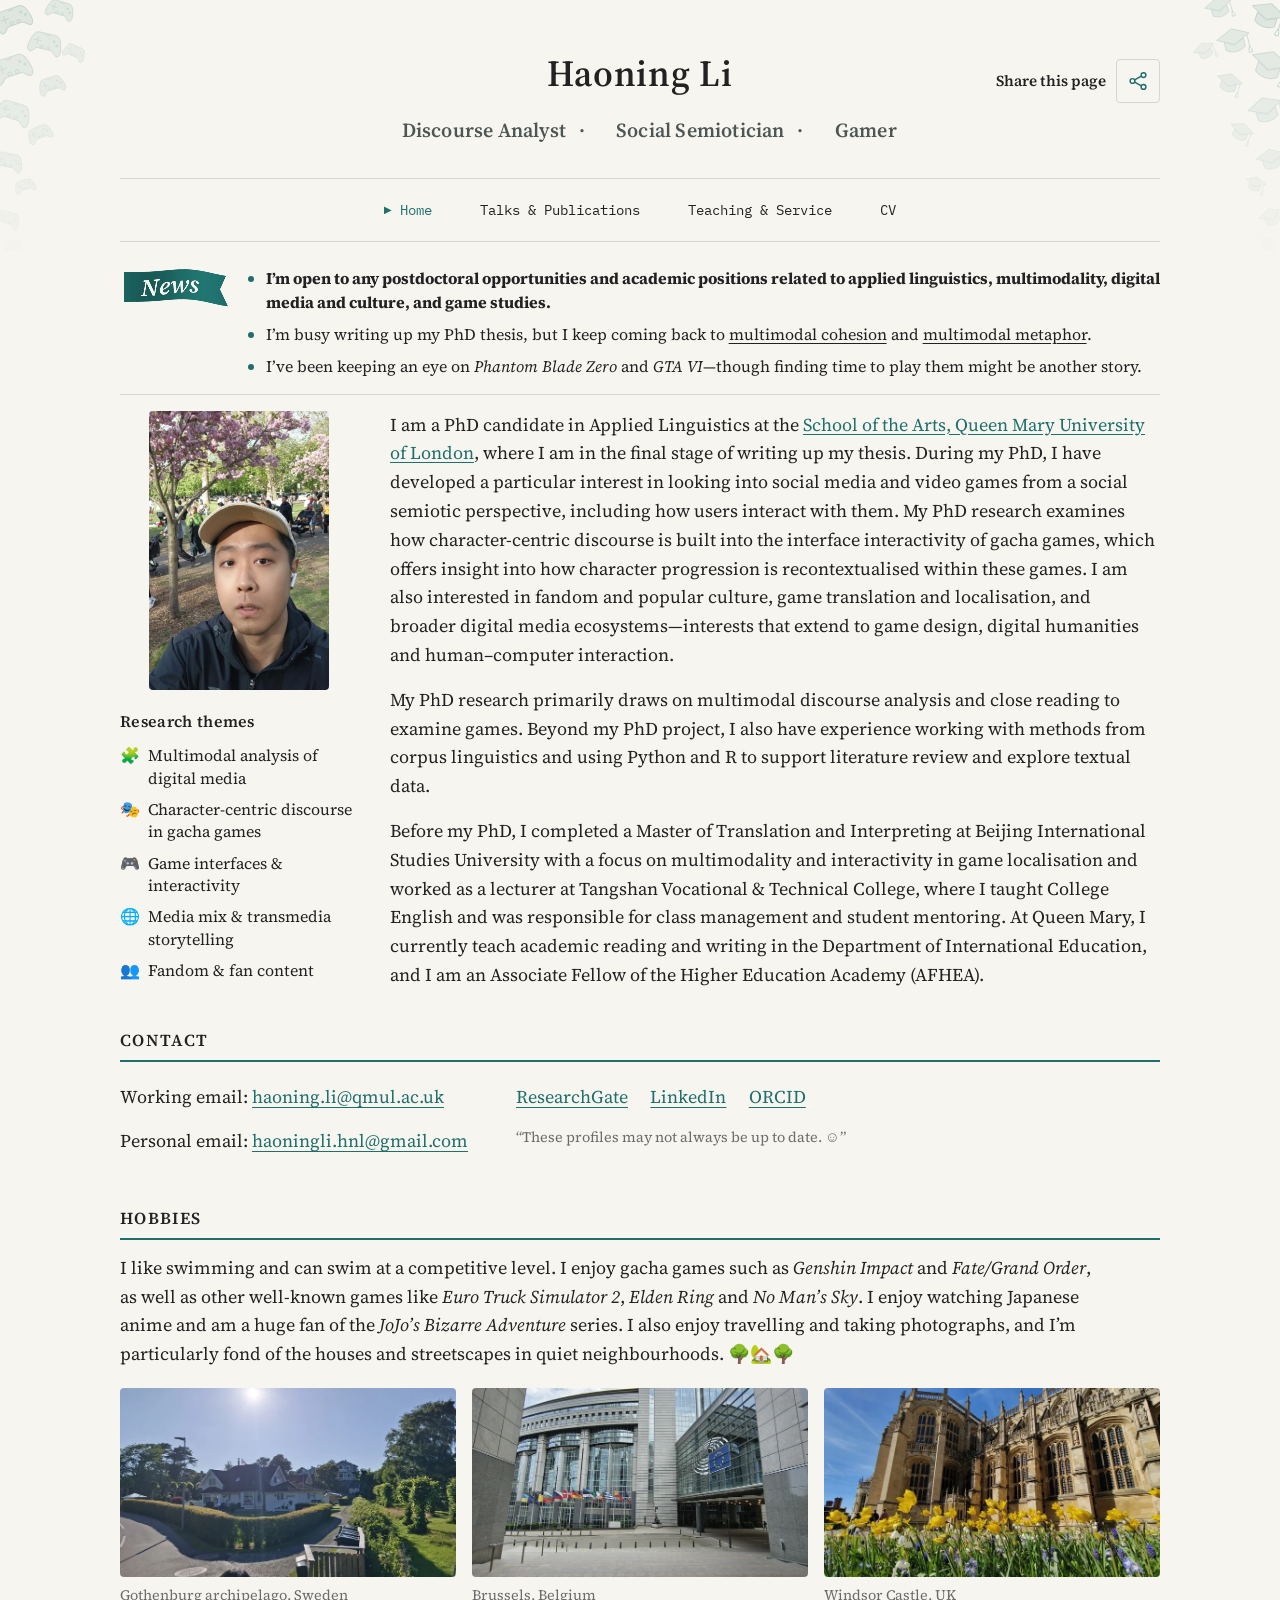
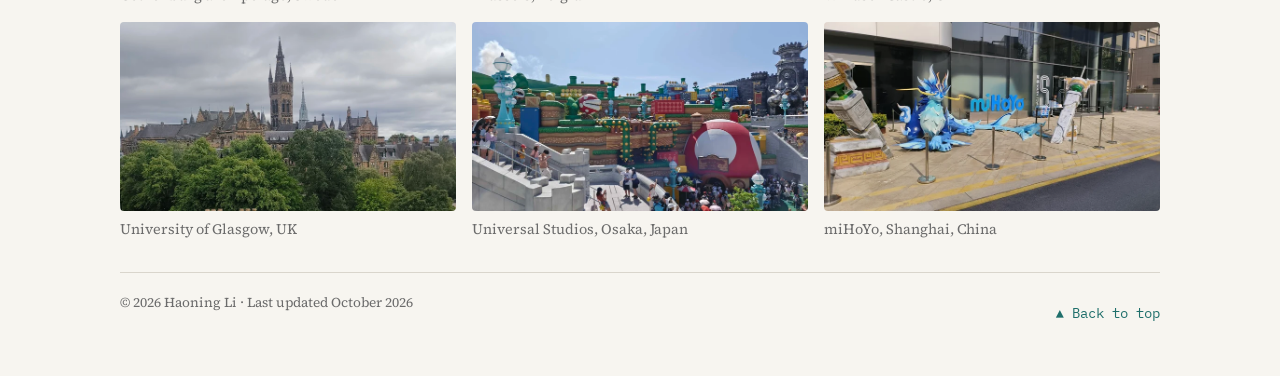
==== index.html @ df56b8a9 "Add files via upload" ====
<!DOCTYPE html>
<html lang="en">
<head>
<meta charset="utf-8">
<meta name="viewport" content="width=device-width, initial-scale=1">
<title>Haoning’s Personal Page</title>
<meta name="description" content="Haoning Li, PhD candidate in Applied Linguistics at Queen Mary University of London. Discourse analysis, social semiotics, multimodality and games.">
<link rel="icon" href="favicon.svg?v=chest-r7" type="image/svg+xml">
<link rel="preconnect" href="https://fonts.googleapis.com">
<link rel="preconnect" href="https://fonts.gstatic.com" crossorigin>
<link href="https://fonts.googleapis.com/css2?family=IBM+Plex+Mono:wght@400&family=Source+Serif+4:ital,opsz,wght@0,8..60,400;0,8..60,600;1,8..60,400&display=swap" rel="stylesheet">
<link rel="stylesheet" href="style.css?v=news-r14">
<style>
/* Home-only News divider: match the navigation rule without expanding the gap. */
.news { padding-bottom: 1rem; border-bottom: 1px solid var(--rule); }
.news + .intro { margin-top: 1rem; }

/* Home-only Contact: compact two groups, with Share in the header. */
.contact-layout { grid-template-columns: max-content minmax(0, 1fr); column-gap: clamp(2rem, 4vw, 3rem); row-gap: 1rem; align-items: start; }
.contact-profiles { min-width: 0; }
.contact-profiles .links { align-items: baseline; }
.contact-profiles .links a { white-space: nowrap; }
.header-heading { position: relative; }
.header-share { position: absolute; top: auto; bottom: 0; right: 0; }
.header-share .share-trigger { display: inline-flex; align-items: center; gap: 0.6rem; min-height: 44px; padding: 0; border: 0; background: transparent; color: var(--accent); font: inherit; cursor: pointer; }
.header-share .share-label { color: var(--text); font-size: 0.95rem; font-weight: 600; white-space: nowrap; }
.header-share .share-trigger:focus-visible { outline: 2px solid var(--accent); outline-offset: 4px; border-radius: 4px; }
.header-share .share-trigger:disabled { cursor: wait; }
.header-share .share-trigger:hover .share-button { background: #eeeae1; border-color: var(--accent); }
.header-share .share-status { position: absolute; right: 0; top: auto; bottom: calc(100% + 0.75rem); transform: none; margin: 0; width: max-content; max-width: calc(100vw - 2.5rem); padding: 0.3rem 0.55rem; border: 1px solid var(--rule); border-radius: 4px; background: var(--bg); color: var(--accent); font-size: 0.85rem; line-height: 1.4; pointer-events: none; text-align: left; }
.header-share .share-status:empty { visibility: hidden; }
.share-dialog { width: min(28rem, calc(100vw - 2.5rem)); max-width: none; margin: auto; padding: 1.25rem; border: 1px solid var(--rule); border-radius: 6px; background: var(--bg); color: var(--text); font: inherit; text-align: left; }
.share-dialog::backdrop { background: rgba(0, 0, 0, 0.25); }
.share-dialog-heading { display: flex; align-items: center; justify-content: space-between; gap: 1rem; margin-bottom: 0.75rem; }
.share-dialog-title { margin: 0; font-weight: 600; }
.share-dialog-close { min-height: 44px; padding: 0.4rem 0.65rem; border: 1px solid var(--rule); border-radius: 4px; color: var(--text); background: transparent; font: inherit; cursor: pointer; }
.share-dialog-close:focus-visible { outline: 2px solid var(--accent); outline-offset: 3px; }
.share-dialog-help { font-size: 0.9rem; color: var(--muted); }
@media (max-width: 900px) { .contact-layout { grid-template-columns: minmax(0, 1fr); gap: 1rem; } }
@media (max-width: 620px) { .header-share .share-label { display: none; } }
</style>
</head>
<body id="top">
<div class="wrap">

<header>
<dialog class="share-fallback share-dialog" id="share-fallback" aria-labelledby="share-help-title">
<div class="share-dialog-heading"><p class="share-dialog-title" id="share-help-title">Copy this name and link</p><button type="button" class="share-dialog-close">× Close</button></div>
<p class="share-dialog-help">Automatic copying is unavailable. You can copy the selected text below.</p>
<label for="share-link">Name and homepage link:</label>
<input id="share-link" type="text" value="Haoning Li, QMUL — https://haoning-li.github.io/" readonly>
</dialog>

  <div class="header-heading">
  <p class="name">Haoning Li</p>
<div class="header-share">
<div class="share-actions"><button type="button" class="share-trigger" id="share-homepage" aria-label="Share this page: copy name, affiliation and page link" title="Copy name and page link"><span class="share-label">Share this page</span><span class="share-button" aria-hidden="true"><svg viewBox="0 0 24 24" width="22" height="22" aria-hidden="true" focusable="false"><path d="M8.4 10.8l7.2-4.1M8.4 13.2l7.2 4.1"/><circle cx="6" cy="12" r="2.6"/><circle cx="18" cy="5.5" r="2.6"/><circle cx="18" cy="18.5" r="2.6"/></svg></span></button></div>
<p class="share-status" id="share-status" role="status" aria-live="polite" aria-atomic="true"></p>
</div>
  </div>
  <p class="tagline" aria-label="Discourse Analyst, Social Semiotician, Gamer">
    <span class="identity identity-discourse" tabindex="0"><svg class="identity-icon" viewBox="0 0 24 24" aria-hidden="true" focusable="false"><path d="M5 4h14a2 2 0 0 1 2 2v10a2 2 0 0 1-2 2h-9l-5 4v-4a2 2 0 0 1-2-2V6a2 2 0 0 1 2-2Z"/><path d="M7 9h10M7 13h6"/></svg><span>Discourse Analyst</span></span>
    <span class="identity-separator" aria-hidden="true">·</span>
    <span class="identity identity-semiotician" tabindex="0"><span class="identity-icon interrobang" aria-hidden="true">‽</span><span>Social Semiotician</span></span>
    <span class="identity-separator" aria-hidden="true">·</span>
    <span class="identity identity-gamer" tabindex="0"><svg class="identity-icon" viewBox="0 0 100 100" aria-hidden="true" focusable="false"><path d="M28 29c-11 0-15 13-19 29-3 13-2 20 4 23 7 3 13-10 19-12h36c6 2 12 15 19 12 6-3 7-10 4-23-4-16-8-29-19-29z"/><path d="M29 41v18M20 50h18"/><circle cx="71" cy="45" r="3.4"/><circle cx="80" cy="54" r="3.4"/></svg><span>Gamer</span></span>
  </p>
  <nav>
    <ul>
      <li><a href="index.html" aria-current="page">Home</a></li>
      <li><a href="talks-publications.html">Talks &amp; Publications</a></li>
      <li><a href="teaching-service.html">Teaching &amp; Service</a></li>
      <li><a href="Haoning_Li_CV.pdf">CV</a></li>
    </ul>
  </nav>
</header>

<main>

<!-- News: edit the list items below; this flag is decorative, not a control. -->
<section class="news" aria-labelledby="news-title">
  <h2 class="news-flag" id="news-title" aria-label="News">
    <canvas class="news-flag-canvas" width="448" height="176" aria-hidden="true"></canvas>
    <svg class="news-flag-fallback" viewBox="0 0 112 44" width="112" height="44" aria-hidden="true" focusable="false">
      <path d="M4 6 C35 3 69 9 106 6 L100 21 L108 36 C71 40 37 32 4 36 Z" />
      <text x="50" y="29" text-anchor="middle">News</text>
    </svg>
  </h2>
  <ul class="news-copy">
    <li><b>I’m open to any postdoctoral opportunities and academic positions related to applied linguistics, multimodality, digital media and culture, and game studies.</b></li>
    <li>I’m busy writing up my PhD thesis, but I keep coming back to <u>multimodal cohesion</u> and <u>multimodal metaphor</u>.</li>
    <li>I’ve been keeping an eye on <i>Phantom Blade Zero</i> and <i>GTA VI</i>—though finding time to play them might be another story.</li>
  </ul>
</section>


<section class="intro" aria-label="About Haoning Li">
  <aside class="profile-aside" aria-label="Portrait and research themes">
    <div class="photo"><button type="button" class="photo-link" data-full-image="images/portrait-large.webp?v=home-r13" aria-haspopup="dialog" aria-label="View larger portrait of Haoning Li"><img src="images/portrait.webp?v=home-r13" width="540" height="838" fetchpriority="high" decoding="sync" alt="Haoning Li beneath flowering trees"></button></div>
    <section class="research-themes" aria-labelledby="research-themes-title">
      <h2 id="research-themes-title">Research themes</h2>
      <ul>
        <li><span class="theme-icon" aria-hidden="true">🧩</span><span>Multimodal analysis of digital media</span></li>
        <li><span class="theme-icon" aria-hidden="true">🎭</span><span>Character-centric discourse in gacha games</span></li>
        <li><span class="theme-icon" aria-hidden="true">🎮</span><span>Game interfaces &amp; interactivity</span></li>
        <li><span class="theme-icon" aria-hidden="true">🌐</span><span>Media mix &amp; transmedia storytelling</span></li>
        <li><span class="theme-icon" aria-hidden="true">👥</span><span>Fandom &amp; fan content</span></li>
      </ul>
    </section>
  </aside>
  <div class="about"><p>I am a PhD candidate in Applied Linguistics at the <a href="https://www.qmul.ac.uk/arts/">School of the Arts, Queen Mary University of London</a>, where I am in the final stage of writing up my thesis. During my PhD, I have developed a particular interest in looking into social media and video games from a social semiotic perspective, including how users interact with them. My PhD research examines how character-centric discourse is built into the interface interactivity of gacha games, which offers insight into how character progression is recontextualised within these games. I am also interested in fandom and popular culture, game translation and localisation, and broader digital media ecosystems—interests that extend to game design, digital humanities and human–computer interaction.</p>
<p>My PhD research primarily draws on multimodal discourse analysis and close reading to examine games. Beyond my PhD project, I also have experience working with methods from corpus linguistics and using Python and R to support literature review and explore textual data.</p>
<p>Before my PhD, I completed a Master of Translation and Interpreting at Beijing International Studies University with a focus on multimodality and interactivity in game localisation and worked as a lecturer at Tangshan Vocational &amp; Technical College, where I taught College English and was responsible for class management and student mentoring. At Queen Mary, I currently teach academic reading and writing in the Department of International Education, and I am an Associate Fellow of the Higher Education Academy (AFHEA).</p></div>
</section>

<h2 id="contact">Contact</h2>
<div class="contact-layout">
<div class="contact-main">
<div class="email-addresses">
<p class="email">Working email: <a href="mailto:haoning.li@qmul.ac.uk">haoning.li@qmul.ac.uk</a></p>
<p class="email">Personal email: <a href="mailto:haoningli.hnl@gmail.com">haoningli.hnl@gmail.com</a></p>
</div>
</div>
<div class="contact-profiles">
<!-- Add future profile links as list items here; they wrap in source order. -->
<ul class="links">
  <li><a href="https://www.researchgate.net/profile/Haoning-Li-3?ev=hdr_xprf">ResearchGate</a></li>
  <li><a href="https://www.linkedin.com/in/haoning-li-ddc418">LinkedIn</a></li>
  <li><a href="https://orcid.org/0009-0002-2025-0851">ORCID</a></li>
</ul>
<p class="profile-note">“These profiles may not always be up to date. ☺️”</p>
</div>
</div>

<h2 id="hobbies">Hobbies</h2>
<p class="hobbies-text">I like swimming and can swim at a competitive level. I enjoy gacha games such as <i>Genshin Impact</i> and <i>Fate/Grand Order</i>, as well as other well-known games like <i>Euro Truck Simulator 2</i>, <i>Elden Ring</i> and <i>No Man’s Sky</i>. I enjoy watching Japanese anime and am a huge fan of the <i>JoJo’s Bizarre Adventure</i> series. I also enjoy travelling and taking photographs, and I’m particularly fond of the houses and streetscapes in quiet neighbourhoods. <span class="hobbies-emoji" role="img" aria-label="A house between two trees">🌳🏡🌳</span></p>
<div class="photos travel-photos">
<figure><button type="button" class="photo-link" data-full-image="images/archipelago-large.webp" aria-haspopup="dialog" aria-label="View larger photo: Gothenburg archipelago, Sweden"><img src="images/archipelago.webp" width="720" height="405" loading="eager" decoding="sync" alt="Houses and greenery in the Gothenburg archipelago"></button><figcaption>Gothenburg archipelago, Sweden</figcaption></figure>
<figure><button type="button" class="photo-link" data-full-image="images/brussels-large.webp" aria-haspopup="dialog" aria-label="View larger photo: Brussels, Belgium"><img src="images/brussels.webp" width="720" height="405" loading="eager" decoding="sync" alt="A building and flags in Brussels"></button><figcaption>Brussels, Belgium</figcaption></figure>
<figure><button type="button" class="photo-link" data-full-image="images/windsor-large.webp" aria-haspopup="dialog" aria-label="View larger photo: Windsor Castle, UK"><img src="images/windsor.webp" width="720" height="405" loading="eager" decoding="sync" alt="Windsor Castle with flowers in the foreground"></button><figcaption>Windsor Castle, UK</figcaption></figure>
<figure><button type="button" class="photo-link" data-full-image="images/glasgow-large.webp" aria-haspopup="dialog" aria-label="View larger photo: University of Glasgow, UK"><img src="images/glasgow.webp" width="720" height="405" loading="lazy" decoding="async" alt="The University of Glasgow tower, campus buildings and surrounding trees"></button><figcaption>University of Glasgow, UK</figcaption></figure>
<figure><button type="button" class="photo-link" data-full-image="images/osaka-large.webp" aria-haspopup="dialog" aria-label="View larger photo: Universal Studios, Osaka, Japan"><img src="images/osaka.webp" width="720" height="405" loading="lazy" decoding="async" alt="The Super Nintendo World landscape at Universal Studios in Osaka"></button><figcaption>Universal Studios, Osaka, Japan</figcaption></figure>
<figure><button type="button" class="photo-link" data-full-image="images/mihoyo-large.webp" aria-haspopup="dialog" aria-label="View larger photo: miHoYo, Shanghai, China"><img src="images/mihoyo.webp" width="720" height="405" loading="eager" decoding="sync" alt="A dragon installation outside miHoYo in Shanghai"></button><figcaption>miHoYo, Shanghai, China</figcaption></figure>
</div>

</main>

<footer>
  <span>&copy; 2026 Haoning Li &middot; Last updated October 2026</span>
  <a href="#top">▲ Back to top</a>
</footer>

</div>

<dialog class="photo-viewer" aria-labelledby="photo-viewer-caption">
  <div class="viewer-toolbar">
    <p id="photo-viewer-caption" class="viewer-caption">Photo</p>
    <button class="viewer-close" type="button" aria-label="Close photo viewer" autofocus>× Close</button>
  </div>
  <img class="viewer-image" alt="">
  <p class="viewer-hint">Click the photo or background to close · Esc</p>
</dialog>
<script>
(() => {
  const viewer = document.querySelector('.photo-viewer');
  const image = viewer.querySelector('.viewer-image');
  const caption = viewer.querySelector('.viewer-caption');
  let trigger = null;
  document.querySelectorAll('.photo-link').forEach(button => {
    button.addEventListener('click', () => {
      if (typeof viewer.showModal !== 'function') return;
      trigger = button;
      image.src = button.dataset.fullImage;
      image.alt = button.querySelector('img').alt;
      caption.textContent = button.closest('figure')?.querySelector('figcaption')?.textContent || 'Haoning Li';
      viewer.showModal();
      document.body.classList.add('viewer-open');
    });
  });
  viewer.querySelector('.viewer-close').addEventListener('click', () => viewer.close());
  viewer.addEventListener('keydown', event => {
    if (event.key === 'Tab') {
      event.preventDefault();
      viewer.querySelector('.viewer-close').focus();
    }
  });
  viewer.addEventListener('click', event => {
    if (!event.target.closest('.viewer-toolbar')) viewer.close();
  });
  viewer.addEventListener('close', () => {
    document.body.classList.remove('viewer-open');
    if (trigger) trigger.focus({preventScroll: true});
  });
})();
</script>
<script>
(() => {
  const button = document.querySelector('#share-homepage');
  if (!button) return;
  const status = document.querySelector('#share-status');
  const fallback = document.querySelector('#share-fallback');
  const field = document.querySelector('#share-link');
  const shareText = 'Haoning Li, QMUL — https://haoning-li.github.io/';
  let feedbackTimer;
  fallback.querySelector('.share-dialog-close').addEventListener('click', () => fallback.close());
  fallback.addEventListener('close', () => button.focus({preventScroll: true}));
  fallback.addEventListener('click', (event) => {
    const box = fallback.getBoundingClientRect();
    if (event.clientX < box.left || event.clientX > box.right || event.clientY < box.top || event.clientY > box.bottom) fallback.close();
  });
  button.addEventListener('click', async () => {
    clearTimeout(feedbackTimer);
    button.disabled = true;
    status.textContent = '';
    if (fallback.open) fallback.close();
    let copied = false;
    try {
      if (navigator.clipboard && typeof navigator.clipboard.writeText === 'function') {
        await navigator.clipboard.writeText(shareText);
        copied = true;
      }
    } catch (_) { /* Try the legacy copy path below. */ }
    if (!copied) {
      const temporary = document.createElement('textarea');
      temporary.value = shareText;
      temporary.readOnly = true;
      temporary.setAttribute('aria-hidden', 'true');
      temporary.style.cssText = 'position:fixed;left:-9999px;top:0;opacity:0';
      document.body.appendChild(temporary);
      temporary.select();
      temporary.setSelectionRange(0, shareText.length);
      try { copied = document.execCommand('copy'); } catch (_) { copied = false; }
      temporary.remove();
    }
    button.disabled = false;
    if (copied) {
      status.textContent = 'Copied — ready to share!';
      button.focus({preventScroll: true});
      feedbackTimer = setTimeout(() => { status.textContent = ''; }, 2000);
    } else {
      fallback.showModal();
      field.focus({preventScroll: true});
      field.select();
    }
  });
})();
</script>
<script>
// News: one shared fabric wave deforms both the cloth and the printed lettering.
// No pointer, click, keyboard, pause, or resume controls are attached to the flag.
(async () => {
  const flag = document.querySelector('.news-flag');
  if (!flag) return;
  const canvas = flag.querySelector('canvas');
  const out = canvas.getContext('2d');
  const texture = document.createElement('canvas');
  const W = 112, H = 44, RES = 4, PERIOD = 3000, AMPLITUDE = 5.2;
  texture.width = W * RES; texture.height = H * RES;
  const tex = texture.getContext('2d');
  if (!out || !tex) return; // The static SVG remains visible without Canvas support.
  const preference = window.matchMedia('(prefers-reduced-motion: reduce)');
  const style = getComputedStyle(flag);
  const foreground = style.getPropertyValue('--bg').trim() || '#f7f5f0';
  const color = (style.getPropertyValue('--accent').trim() || '#1f6f6b').replace('#', '');
  const base = color.length === 6 ? [0, 2, 4].map(i => parseInt(color.slice(i, i + 2), 16)) : [31, 111, 107];
  const silhouette = new Path2D('M4 6 C35 3 69 9 106 6 L100 21 L108 36 C71 40 37 32 4 36 Z');
  let elapsed = 0, raf = 0, lastStamp = null, lastDraw = -Infinity;
  try { await document.fonts.load('italic 600 24px "NewsFlagSerif"'); } catch (_) { /* Georgia fallback. */ }
  function draw(ms) {
    const phase = 2 * Math.PI * ((ms % PERIOD) / PERIOD);
    tex.setTransform(RES, 0, 0, RES, 0, 0); tex.clearRect(0, 0, W, H);
    tex.save(); tex.clip(silhouette);
    const lighting = tex.createLinearGradient(0, 0, W, 0);
    for (let x = 0; x <= W; x += 2) {
      const shade = 0.935 + 0.125 * Math.cos(2 * Math.PI * x / W - phase + 0.35);
      lighting.addColorStop(x / W, `rgb(${base.map(v => Math.round(v * shade)).join(' ')})`);
    }
    tex.fillStyle = lighting; tex.fillRect(0, 0, W, H);
    tex.font = 'italic 600 24px NewsFlagSerif, Georgia, serif';
    tex.textAlign = 'center'; tex.textBaseline = 'alphabetic'; tex.fillStyle = foreground;
    const metrics = tex.measureText('News');
    tex.fillText('News', 50, 22 + (metrics.actualBoundingBoxAscent - metrics.actualBoundingBoxDescent) / 2);
    tex.restore();
    out.setTransform(RES, 0, 0, RES, 0, 0); out.clearRect(0, 0, W, H); out.imageSmoothingEnabled = true;
    for (let x = 0; x < W; x += 0.5) {
      const free = Math.max(0, (x - 4) / 104);
      const offset = AMPLITUDE * Math.pow(free, 0.85) * Math.sin(2 * Math.PI * x / W - phase);
      out.drawImage(texture, x * RES, 0, 0.5 * RES, H * RES, x, offset, 0.5, H);
    }
  }
  function frame(stamp) {
    if (preference.matches || document.hidden) return;
    if (lastStamp !== null) elapsed += Math.min(stamp - lastStamp, 64);
    lastStamp = stamp;
    if (stamp - lastDraw >= 1000 / 30) { draw(elapsed); lastDraw = stamp; }
    raf = requestAnimationFrame(frame);
  }
  function start() {
    cancelAnimationFrame(raf); lastStamp = null; lastDraw = -Infinity;
    if (preference.matches) { elapsed = 0; draw(0); }
    else if (!document.hidden) raf = requestAnimationFrame(frame);
  }
  draw(0); flag.classList.add('ready'); start();
  document.addEventListener('visibilitychange', start);
  if (preference.addEventListener) preference.addEventListener('change', start);
  else preference.addListener(start);
})();
</script>
</body>
</html>
---- style.css ----
/* ============================================================
   Haoning Li — personal academic website
   One stylesheet for all three pages.
   Colours: change the two values below to re-theme the site.
   ============================================================ */
:root {
  --bg: #f7f5f0;        /* plain background (warm paper) */
  --text: #222222;
  --muted: #6b6b6b;
  --accent: #1f6f6b;    /* the single accent colour (teal) */
  --rule: #d9d5cc;
  --max: 1080px;
}

* { box-sizing: border-box; }

html { scroll-behavior: smooth; }

body {
  margin: 0;
  background: var(--bg);
  color: var(--text);
  font-family: "Source Serif 4", Georgia, "Times New Roman", serif;
  font-size: 18px;
  line-height: 1.6;
}

.wrap { max-width: var(--max); margin: 0 auto; padding: 0 1.25rem; }

a { color: var(--accent); text-decoration: none; border-bottom: 1px solid transparent; }
a:hover { border-bottom-color: var(--accent); }

/* ---------- header ---------- */
header { padding: 2.75rem 0 0; text-align: center; }
header .name { font-size: 2.3rem; font-weight: 600; letter-spacing: 0.02em; margin: 0; }
header .tagline {
  font-family: "IBM Plex Mono", ui-monospace, monospace;
  font-size: 0.85rem; color: var(--muted); margin: 0.35rem 0 0; letter-spacing: 0.03em;
}

/* ---------- navigation: game-menu style cursor ---------- */
nav { margin: 1.6rem 0 0; border-top: 1px solid var(--rule); border-bottom: 1px solid var(--rule); }
nav ul { list-style: none; margin: 0; padding: 0.55rem 0; display: flex; flex-wrap: wrap; justify-content: center; gap: 0.3rem 2rem; }
nav a {
  font-family: "IBM Plex Mono", ui-monospace, monospace;
  font-size: 0.9rem; color: var(--text); position: relative; padding-left: 1.1em; border: 0;
}
nav a::before {               /* the ▶ cursor */
  content: "▶"; position: absolute; left: 0; top: 0.1em;
  font-size: 0.7em; color: var(--accent); opacity: 0; transition: opacity 0.15s;
}
nav a:hover::before, nav a[aria-current="page"]::before { opacity: 1; }
nav a[aria-current="page"] { color: var(--accent); }

/* ---------- sections ---------- */
main { padding: 1rem 0 2rem; }
h2 {
  font-size: 1.05rem; font-weight: 600; text-transform: uppercase; letter-spacing: 0.08em;
  margin: 2.4rem 0 0.9rem; padding-bottom: 0.3rem; border-bottom: 2px solid var(--accent);
}
h3 { font-size: 1rem; font-style: italic; font-weight: 400; color: var(--muted); margin: 1.4rem 0 0.5rem; }
p { margin: 0 0 1rem; }

/* ---------- home: photo + about ---------- */
.intro { display: flex; gap: 1.75rem; align-items: flex-start; margin-top: 2rem; }
.intro .photo { flex: 0 0 170px; }
.intro .photo img { width: 170px; height: 210px; object-fit: cover; border-radius: 4px; }
.intro .about p:last-child { margin-bottom: 0; }

/* ---------- lists ---------- */
ul.plain { list-style: none; padding: 0; margin: 0; }
ul.plain li { margin: 0 0 0.45rem; }
.date { color: var(--muted); white-space: nowrap; }

/* references with hanging indent (APA) */
ul.refs { list-style: none; padding: 0; margin: 0; }
ul.refs > li { padding-left: 2em; text-indent: -2em; margin: 0 0 0.8rem; }
ul.refs ul { list-style: disc; text-indent: 0; padding-left: 1.2em; margin: 0.3rem 0 0; }

/* dated entries: text left, date right */
.entry { display: flex; justify-content: space-between; gap: 1.5rem; margin: 0 0 0.6rem; }
.entry .date { flex: 0 0 auto; }
.entry .sub { display: block; color: var(--muted); font-size: 0.95em; }
.group-title { margin: 1rem 0 0.4rem; }
ul.courses { margin: 0 0 0.9rem; padding-left: 1.2em; }
ul.courses li { margin: 0 0 0.35rem; }

/* links row */
.links { display: flex; flex-wrap: wrap; gap: 0.4rem 1.4rem; padding: 0; margin: 0; list-style: none; }

/* ---------- photos row ---------- */
.photos { display: grid; grid-template-columns: repeat(auto-fill, minmax(220px, 1fr)); gap: 1rem; margin-top: 0.5rem; }
.photos figure { margin: 0; }
.photos img { width: 100%; height: auto; aspect-ratio: 4 / 3; object-fit: cover; border-radius: 4px; display: block; }
.photos figcaption { font-size: 0.85rem; color: var(--muted); margin-top: 0.3rem; }

/* ---------- footer ---------- */
footer { border-top: 1px solid var(--rule); padding: 1.2rem 0 2.5rem; font-size: 0.85rem; color: var(--muted); display: flex; justify-content: space-between; flex-wrap: wrap; gap: 0.5rem; }
footer a { font-family: "IBM Plex Mono", monospace; }

/* ---------- small screens ---------- */
@media (max-width: 620px) {
  body { font-size: 17px; }
  .intro { flex-direction: column; align-items: center; }
  .entry { flex-direction: column; gap: 0; }
  nav ul { gap: 0.3rem 1.2rem; }
}

/* ---------- quiet corner decorations, shared by all pages ---------- */
body { position: relative; isolation: isolate; }
body::before, body::after {
  content: ""; position: absolute; top: 0;
  width: clamp(100px, calc((100vw - 1100px) / 2), 320px);
  height: 840px; pointer-events: none; z-index: -1;
  background-repeat: no-repeat; background-size: 100% auto;
  -webkit-mask-image: linear-gradient(to bottom, #000 0%, #000 35%, transparent 96%);
  mask-image: linear-gradient(to bottom, #000 0%, #000 35%, transparent 96%);
}
body::before { left: 0; background-image: url("decor-controllers.svg"); }
body::after { right: 0; background-image: url("decor-caps.svg"); }
.about { flex: 1; min-width: 0; }
.pub-links { text-indent: 0; margin: 0.45rem 0 0; font-size: 0.9em; }
.pub-links a { display: inline-flex; align-items: center; min-height: 44px; text-decoration: underline; text-underline-offset: 0.2em; }
a:focus-visible { outline: 2px solid var(--accent); outline-offset: 4px; }
nav a { display: inline-flex; align-items: center; min-height: 44px; }
nav a::before { top: 50%; transform: translateY(-50%); }
footer a { display: inline-flex; align-items: center; min-height: 44px; }
@media (max-width: 900px) {
  body::before, body::after { height: 150px; width: 90px; opacity: 0.65; }
}
@media (max-width: 620px) {
  header .tagline { font-size: 0.875rem; letter-spacing: 0; }
  .intro .about { width: 100%; }
  body::before, body::after { width: 64px; height: 100px; opacity: 0.45; }
}
@media (prefers-reduced-motion: reduce) {
  html { scroll-behavior: auto; }
  nav a::before { transition: none; }
}

/* ---------- identity highlights: soft colour, no layout jump ---------- */
header .tagline { display: flex; flex-wrap: wrap; justify-content: center; align-items: center; gap: 0 0.15rem; margin-top: 0.35rem; font-size: 1rem; }
.identity { position: relative; display: inline-flex; align-items: center; min-height: 44px; padding: 0.35rem 0.65rem 0.35rem 1.8rem; border-radius: 4px; white-space: nowrap; cursor: default; transition: background-color 160ms ease, color 160ms ease; }
.identity-icon { position: absolute; left: 0.4rem; top: 50%; transform: translateY(-50%); width: 20px; height: 20px; opacity: 0; transition: opacity 160ms ease; }
svg.identity-icon { fill: none; stroke: currentColor; stroke-width: 1.6; stroke-linecap: round; stroke-linejoin: round; }
.identity-gamer svg { width: 22px; height: 22px; left: 0.25rem; stroke-width: 5; }
.interrobang { font-family: 'Source Serif 4', Georgia, serif; font-size: 28px; line-height: 20px; text-align: center; }
.identity:is(:hover, :focus-visible) .identity-icon { opacity: 1; }
.identity-discourse:is(:hover, :focus-visible) { background: #dde9f2; color: #274a66; }
.identity-semiotician:is(:hover, :focus-visible) { background: #eee5c3; color: #6f571c; }
.identity-gamer:is(:hover, :focus-visible) { background: #dfe9df; color: #375d4e; }
.identity:focus-visible { outline: 2px solid currentColor; outline-offset: 2px; }
@media (max-width: 620px) {
  header .tagline { flex-direction: column; }
  .identity-separator { display: none; }
}
@media (prefers-reduced-motion: reduce) {
  .identity, .identity-icon { transition: none; }
}

/* ---------- content-filled edition ---------- */
header .tagline {
  font-family: "Source Serif 4", Georgia, serif;
  font-size: 1.25rem; font-weight: 600; letter-spacing: 0.01em;
  color: #4d5655;
}
.intro { gap: 2rem; }
.intro .photo { flex-basis: 180px; }
.intro .photo img { width: 180px; height: auto; display: block; border-radius: 4px; }
.about { max-width: 790px; }
.about a { text-decoration: underline; text-underline-offset: 0.15em; }
.photo-link { display: block; border: 0; border-radius: 4px; }
.photo-link:hover { border: 0; }
.photo-link:focus-visible { outline: 2px solid var(--accent); outline-offset: 4px; }
.email { margin-bottom: 0.15rem; }
.email a, .links a, .certificate-link a { display: inline-flex; align-items: center; min-height: 44px; text-decoration: underline; text-underline-offset: 0.2em; }
.profile-note { font-size: 0.9rem; font-weight: 400; color: var(--muted); margin: 0.35rem 0 0; }
.hobbies-text { max-width: 980px; }
.hobbies-emoji { display: inline-block; white-space: nowrap; }
.photos { grid-template-columns: repeat(3, minmax(0, 1fr)); }
.travel-photos { grid-template-columns: repeat(4, minmax(0, 1fr)); margin-top: 1.2rem; }
.travel-photos img { aspect-ratio: 16 / 9; }
.conference-photos img { aspect-ratio: 4 / 3; }
.conference-photos .cdigra-photo { object-position: 70% center; }
.conference-photos .malta-photo { object-position: center 65%; }
.photos figcaption { font-size: 0.9rem; line-height: 1.45; margin-top: 0.5rem; }
@media (max-width: 900px) {
  .travel-photos { grid-template-columns: repeat(2, minmax(0, 1fr)); }
}
@media (max-width: 620px) {
  header .tagline { font-size: 1.15rem; }
  .intro .photo { flex-basis: auto; }
  .intro .photo img { width: 160px; }
  .intro { gap: 1.5rem; }
  .conference-photos { grid-template-columns: repeat(2, minmax(0, 1fr)); }
}

/* ---------- returnable, in-page photo viewer ---------- */
button.photo-link { padding: 0; width: 100%; background: transparent; font: inherit; cursor: zoom-in; }
.photo-viewer { display: none; border: 1px solid #39423e; padding: 16px; width: calc(100vw - 32px); max-width: 1280px; height: calc(100dvh - 32px); max-height: calc(100dvh - 32px); border-radius: 8px; background: #191d1b; color: #fff; }
.photo-viewer[open] { display: grid; grid-template-rows: auto minmax(0, 1fr) auto; gap: 12px; }
.photo-viewer::backdrop { background: rgb(15 20 18 / 86%); }
.viewer-toolbar { display: flex; align-items: center; justify-content: space-between; gap: 16px; }
.viewer-caption { margin: 0; font-size: 16px; line-height: 1.4; }
.viewer-close { flex: 0 0 auto; min-width: 96px; min-height: 44px; border: 1px solid #919b96; border-radius: 4px; padding: 8px 12px; background: transparent; color: #fff; font: inherit; font-size: 16px; cursor: pointer; }
.viewer-close:hover { background: #303b35; }
.viewer-close:focus-visible { outline: 2px solid #c2ddd0; outline-offset: 3px; }
.viewer-image { display: block; min-height: 0; width: 100%; height: 100%; object-fit: contain; cursor: zoom-out; }
.viewer-hint { margin: 0; color: #c5cdc8; text-align: center; font-size: 14px; line-height: 1.4; }
.viewer-open { overflow: hidden; }
.email-addresses { margin-bottom: 0.2rem; }
.email-addresses .email { margin: 0; }
@media (max-width: 620px) {
  .photo-viewer { padding: 12px; width: calc(100vw - 16px); height: calc(100dvh - 16px); max-height: calc(100dvh - 16px); }
  .viewer-toolbar { gap: 8px; }
}

/* ---------- contact: share homepage name and link ---------- */
.contact-layout { display: grid; grid-template-columns: minmax(0, 1fr) minmax(0, 16rem); gap: 1.25rem; }
.contact-main, .contact-share { min-width: 0; }
.share-actions { display: flex; justify-content: flex-end; align-items: center; gap: 0.6rem; }
.share-label { font-size: 0.9rem; color: var(--muted); }
.share-button { display: inline-grid; place-items: center; width: 44px; height: 44px; padding: 0; border: 1px solid var(--rule); border-radius: 4px; background: transparent; color: var(--accent); font: inherit; line-height: 1.4; cursor: pointer; }
.share-button svg { fill: none; stroke: currentColor; stroke-width: 1.6; stroke-linecap: round; stroke-linejoin: round; }
.share-button:hover { background: #eeeae1; border-color: var(--accent); }
.share-button:focus-visible { outline: 2px solid var(--accent); outline-offset: 4px; }
.share-button:disabled { cursor: wait; }
.share-status { font-size: 0.9rem; color: var(--muted); margin: 0.5rem 0 0; }
.share-fallback { margin-top: 0.5rem; max-width: 36rem; font-size: 0.9rem; }
.share-fallback label { display: block; margin-bottom: 0.25rem; }
.share-fallback input { display: block; width: 100%; min-height: 44px; padding: 8px; border: 1px solid var(--rule); border-radius: 4px; background: #fff; color: var(--text); font: inherit; }
.share-fallback input:focus-visible { outline: 2px solid var(--accent); outline-offset: 2px; }
@media (max-width: 700px) { .contact-layout { grid-template-columns: minmax(0, 1fr); gap: 0.75rem; } }

/* ---------- October 2026: Home research themes and News flag ---------- */
.profile-aside { flex: 0 0 238px; min-width: 0; }
.intro .profile-aside .photo { width: 180px; margin-inline: auto; }
.research-themes { margin-top: 1.25rem; }
.research-themes h2 { margin: 0 0 0.75rem; padding: 0; border: 0; text-transform: none; letter-spacing: 0.02em; font-size: 1rem; line-height: 1.4; }
.research-themes ul { display: grid; gap: 0.55rem; list-style: none; padding: 0; margin: 0; font-size: 1rem; line-height: 1.4; }
.research-themes li { display: grid; grid-template-columns: 20px minmax(0, 1fr); gap: 8px; align-items: start; }
.theme-icon { line-height: 1.4; text-align: center; }
/* The four News glyphs use the approved preview font; the site's body fonts are unchanged. */
@font-face { font-family: NewsFlagSerif; src: url([data-uri]) format('woff2'); font-weight: 600; font-style: italic; font-display: swap; }
.news { display: flex; align-items: flex-start; gap: 1rem; margin-top: 0.5rem; min-height: 48px; }
.news-flag { position: relative; flex: 0 0 112px; width: 112px; height: 44px; margin: 0; padding: 0; border: 0; background: transparent; color: var(--bg); text-transform: none; letter-spacing: normal; line-height: 1; cursor: default; }
.news-flag canvas { display: none; width: 112px; height: 44px; }
.news-flag.ready canvas { display: block; }
.news-flag-fallback { display: block; width: 112px; height: 44px; }
.news-flag.ready .news-flag-fallback { display: none; }
.news-flag-fallback path { fill: var(--accent); }
.news-flag-fallback text { fill: var(--bg); font-family: NewsFlagSerif, Georgia, serif; font-size: 24px; font-weight: 600; font-style: italic; }
.news-flag * { cursor: default; }
.news-copy { flex: 1; min-width: 0; margin: 0; padding-left: 1.1rem; font-size: 1rem; line-height: 1.5; }
.news-copy li + li { margin-top: 0.5rem; }
.news-copy li::marker { color: var(--accent); }
.news-copy u { text-decoration-thickness: 1px; text-underline-offset: 0.18em; cursor: text; }
/* Travel only: do not change the Conference Moments layout. */
.travel-photos { grid-template-columns: repeat(3, minmax(0, 1fr)); }
/* Only the photographs collapse; all teaching and service entries stay visible. */
.service-moments { margin-top: 2.4rem; }
.service-moments summary { display: flex; align-items: center; justify-content: space-between; gap: 16px; min-height: 48px; padding: 8px 0; border-bottom: 2px solid var(--accent); list-style: none; color: var(--text); font-size: 1.05rem; font-weight: 600; letter-spacing: 0.02em; cursor: pointer; }
.service-moments summary::-webkit-details-marker { display: none; }
.service-moments summary::marker { content: ""; }
.service-moments summary svg { flex: 0 0 20px; fill: none; stroke: var(--accent); stroke-width: 1.5; stroke-linecap: round; stroke-linejoin: round; transition: transform 160ms ease; }
.service-moments[open] summary svg { transform: rotate(90deg); }
.service-moments summary:hover { color: var(--accent); }
.service-moments summary:focus-visible { outline: 2px solid var(--accent); outline-offset: 4px; }
.service-photos { grid-template-columns: repeat(2, minmax(0, 1fr)); margin-top: 1rem; }
.service-photos img { aspect-ratio: 4 / 3; }
.service-photos .moment-name, .service-photos .moment-detail { display: block; }
.service-photos .moment-name { color: var(--text); }
@media (max-width: 900px) { .travel-photos { grid-template-columns: repeat(2, minmax(0, 1fr)); } }
@media (max-width: 620px) {
  .profile-aside { flex-basis: auto; width: min(100%, 320px); }
  .intro .profile-aside .photo { width: 160px; }
  .research-themes { margin-top: 1rem; }
  .news { flex-direction: column; gap: 8px; }
  .news-flag { flex-basis: auto; }
  .news-copy { flex: none; width: 100%; }
  .service-photos { grid-template-columns: minmax(0, 1fr); gap: 1.25rem; }
  .service-moments summary { letter-spacing: 0; }
}
@media (prefers-reduced-motion: reduce) {
  .service-moments summary svg { transition: none; }
}

/* Embedded Source Serif 4 font license:
Copyright 2014 The Source Serif 4 Project Authors (https://github.com/adobe-fonts/source-serif)

This Font Software is licensed under the SIL Open Font License, Version 1.1.
This license is copied below, and is also available with a FAQ at:
https://openfontlicense.org


-----------------------------------------------------------
SIL OPEN FONT LICENSE Version 1.1 - 26 February 2007
-----------------------------------------------------------

PREAMBLE
The goals of the Open Font License (OFL) are to stimulate worldwide
development of collaborative font projects, to support the font creation
efforts of academic and linguistic communities, and to provide a free and
open framework in which fonts may be shared and improved in partnership
with others.

The OFL allows the licensed fonts to be used, studied, modified and
redistributed freely as long as they are not sold by themselves. The
fonts, including any derivative works, can be bundled, embedded, 
redistributed and/or sold with any software provided that any reserved
names are not used by derivative works. The fonts and derivatives,
however, cannot be released under any other type of license. The
requirement for fonts to remain under this license does not apply
to any document created using the fonts or their derivatives.

DEFINITIONS
"Font Software" refers to the set of files released by the Copyright
Holder(s) under this license and clearly marked as such. This may
include source files, build scripts and documentation.

"Reserved Font Name" refers to any names specified as such after the
copyright statement(s).

"Original Version" refers to the collection of Font Software components as
distributed by the Copyright Holder(s).

"Modified Version" refers to any derivative made by adding to, deleting,
or substituting -- in part or in whole -- any of the components of the
Original Version, by changing formats or by porting the Font Software to a
new environment.

"Author" refers to any designer, engineer, programmer, technical
writer or other person who contributed to the Font Software.

PERMISSION & CONDITIONS
Permission is hereby granted, free of charge, to any person obtaining
a copy of the Font Software, to use, study, copy, merge, embed, modify,
redistribute, and sell modified and unmodified copies of the Font
Software, subject to the following conditions:

1) Neither the Font Software nor any of its individual components,
in Original or Modified Versions, may be sold by itself.

2) Original or Modified Versions of the Font Software may be bundled,
redistributed and/or sold with any software, provided that each copy
contains the above copyright notice and this license. These can be
included either as stand-alone text files, human-readable headers or
in the appropriate machine-readable metadata fields within text or
binary files as long as those fields can be easily viewed by the user.

3) No Modified Version of the Font Software may use the Reserved Font
Name(s) unless explicit written permission is granted by the corresponding
Copyright Holder. This restriction only applies to the primary font name as
presented to the users.

4) The name(s) of the Copyright Holder(s) or the Author(s) of the Font
Software shall not be used to promote, endorse or advertise any
Modified Version, except to acknowledge the contribution(s) of the
Copyright Holder(s) and the Author(s) or with their explicit written
permission.

5) The Font Software, modified or unmodified, in part or in whole,
must be distributed entirely under this license, and must not be
distributed under any other license. The requirement for fonts to
remain under this license does not apply to any document created
using the Font Software.

TERMINATION
This license becomes null and void if any of the above conditions are
not met.

DISCLAIMER
THE FONT SOFTWARE IS PROVIDED "AS IS", WITHOUT WARRANTY OF ANY KIND,
EXPRESS OR IMPLIED, INCLUDING BUT NOT LIMITED TO ANY WARRANTIES OF
MERCHANTABILITY, FITNESS FOR A PARTICULAR PURPOSE AND NONINFRINGEMENT
OF COPYRIGHT, PATENT, TRADEMARK, OR OTHER RIGHT. IN NO EVENT SHALL THE
COPYRIGHT HOLDER BE LIABLE FOR ANY CLAIM, DAMAGES OR OTHER LIABILITY,
INCLUDING ANY GENERAL, SPECIAL, INDIRECT, INCIDENTAL, OR CONSEQUENTIAL
DAMAGES, WHETHER IN AN ACTION OF CONTRACT, TORT OR OTHERWISE, ARISING
FROM, OUT OF THE USE OR INABILITY TO USE THE FONT SOFTWARE OR FROM
OTHER DEALINGS IN THE FONT SOFTWARE.

*/
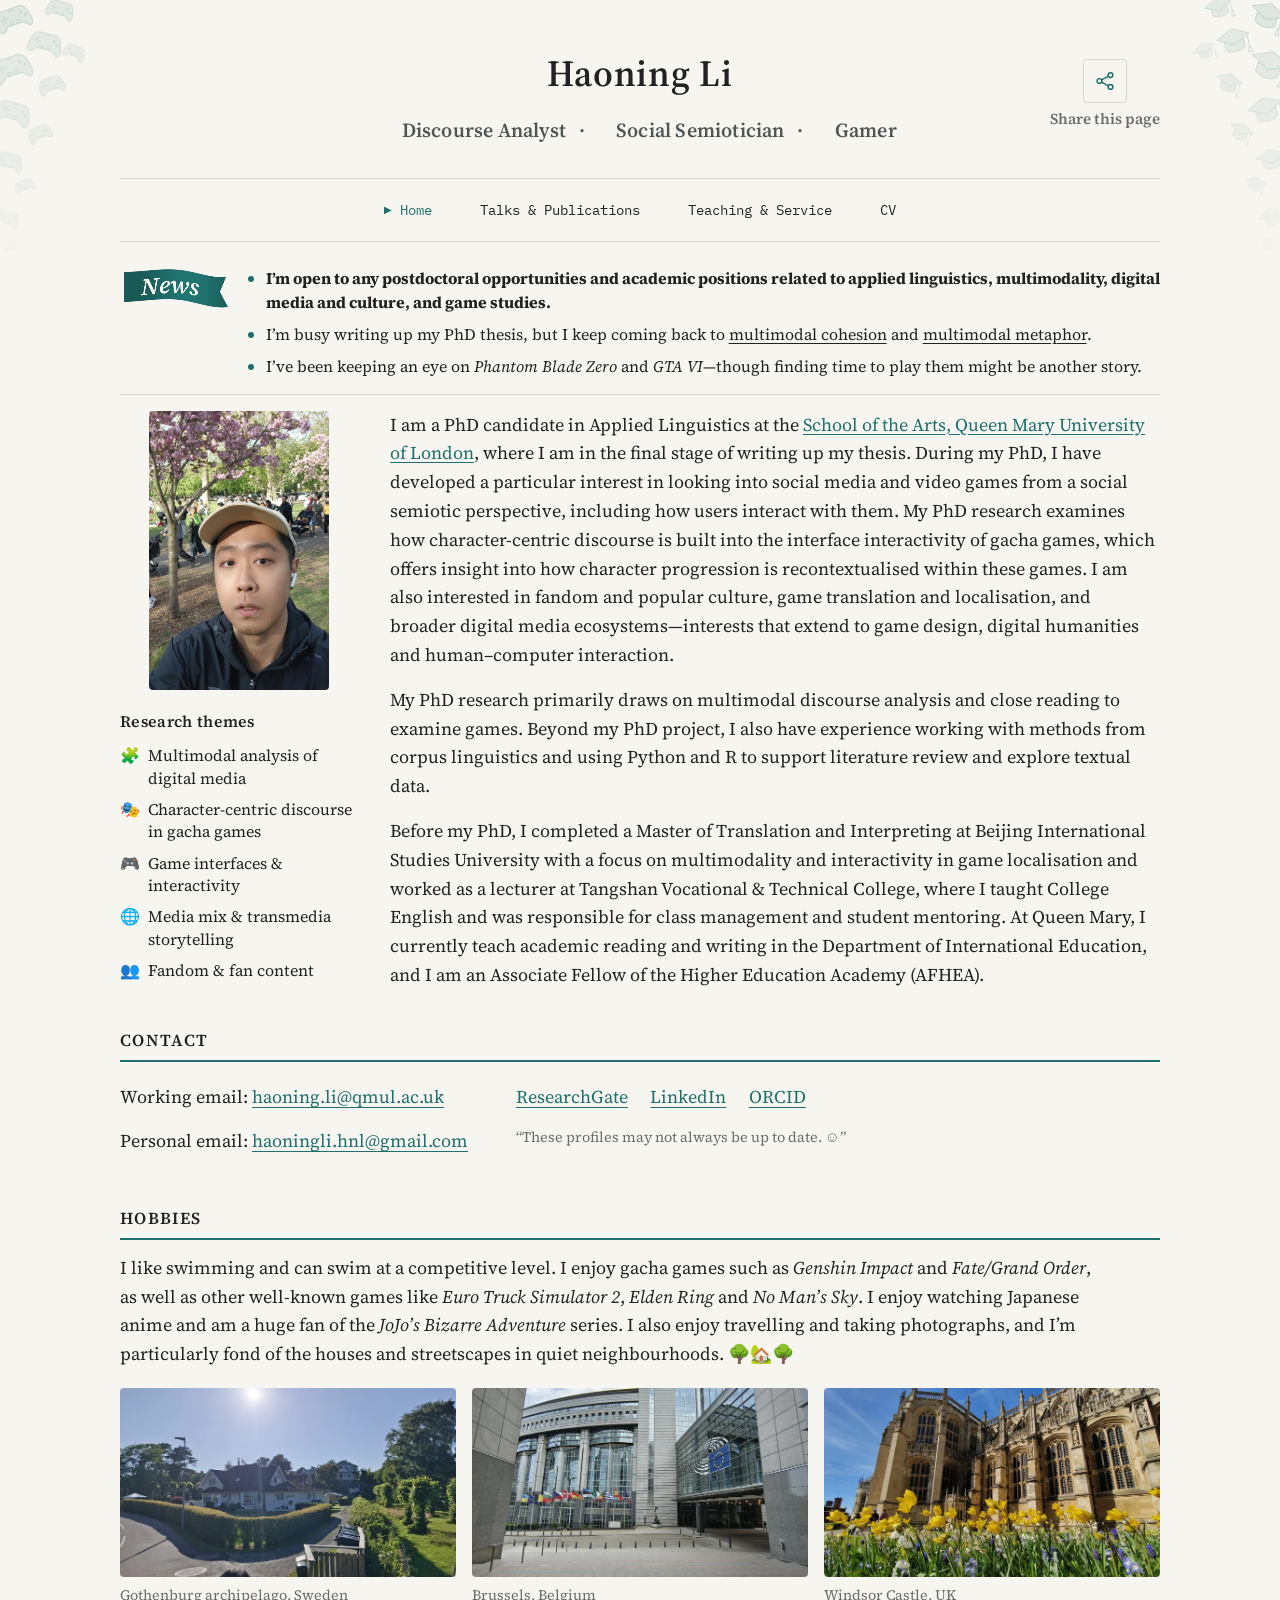
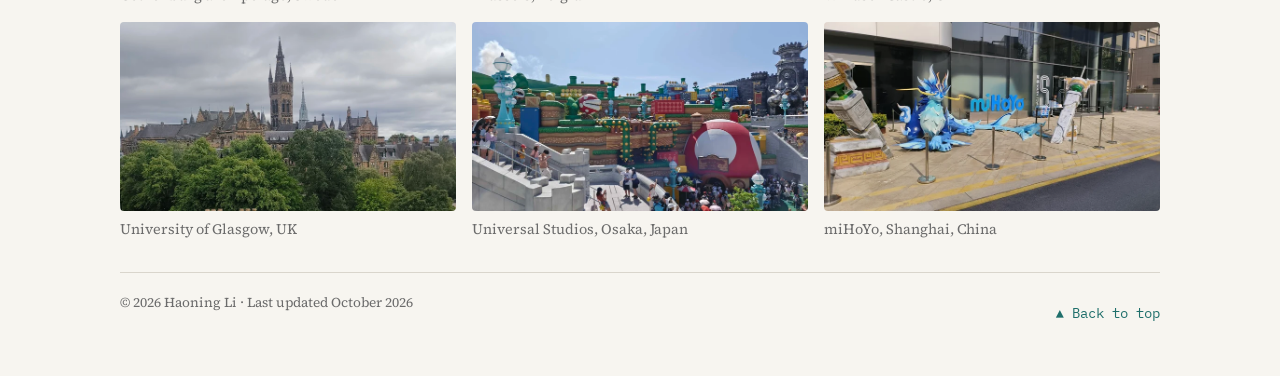
==== commit 4081baa3: "Add files via upload" ====
--- a/index.html
+++ b/index.html
@@ -21,9 +21,9 @@
 .contact-profiles .links { align-items: baseline; }
 .contact-profiles .links a { white-space: nowrap; }
 .header-heading { position: relative; }
-.header-share { position: absolute; top: auto; bottom: 0; right: 0; }
-.header-share .share-trigger { display: inline-flex; align-items: center; gap: 0.6rem; min-height: 44px; padding: 0; border: 0; background: transparent; color: var(--accent); font: inherit; cursor: pointer; }
-.header-share .share-label { color: var(--text); font-size: 0.95rem; font-weight: 600; white-space: nowrap; }
+.header-share { position: absolute; top: calc(100% - 44px); bottom: auto; right: 0; }
+.header-share .share-trigger { display: inline-flex; flex-direction: column; align-items: center; gap: 4px; min-height: 44px; padding: 0; border: 0; background: transparent; color: var(--accent); font: inherit; cursor: pointer; }
+.header-share .share-label { color: var(--muted); font-size: 0.95rem; font-weight: 600; white-space: nowrap; }
 .header-share .share-trigger:focus-visible { outline: 2px solid var(--accent); outline-offset: 4px; border-radius: 4px; }
 .header-share .share-trigger:disabled { cursor: wait; }
 .header-share .share-trigger:hover .share-button { background: #eeeae1; border-color: var(--accent); }
@@ -37,7 +37,7 @@
 .share-dialog-close:focus-visible { outline: 2px solid var(--accent); outline-offset: 3px; }
 .share-dialog-help { font-size: 0.9rem; color: var(--muted); }
 @media (max-width: 900px) { .contact-layout { grid-template-columns: minmax(0, 1fr); gap: 1rem; } }
-@media (max-width: 620px) { .header-share .share-label { display: none; } }
+@media (max-width: 900px) { .header-share .share-label { display: none; } }
 </style>
 </head>
 <body id="top">
@@ -54,7 +54,7 @@
   <div class="header-heading">
   <p class="name">Haoning Li</p>
 <div class="header-share">
-<div class="share-actions"><button type="button" class="share-trigger" id="share-homepage" aria-label="Share this page: copy name, affiliation and page link" title="Copy name and page link"><span class="share-label">Share this page</span><span class="share-button" aria-hidden="true"><svg viewBox="0 0 24 24" width="22" height="22" aria-hidden="true" focusable="false"><path d="M8.4 10.8l7.2-4.1M8.4 13.2l7.2 4.1"/><circle cx="6" cy="12" r="2.6"/><circle cx="18" cy="5.5" r="2.6"/><circle cx="18" cy="18.5" r="2.6"/></svg></span></button></div>
+<div class="share-actions"><button type="button" class="share-trigger" id="share-homepage" aria-label="Share this page: copy name, affiliation and page link" title="Copy name and page link"><span class="share-button" aria-hidden="true"><svg viewBox="0 0 24 24" width="22" height="22" aria-hidden="true" focusable="false"><path d="M8.4 10.8l7.2-4.1M8.4 13.2l7.2 4.1"/><circle cx="6" cy="12" r="2.6"/><circle cx="18" cy="5.5" r="2.6"/><circle cx="18" cy="18.5" r="2.6"/></svg></span><span class="share-label">Share this page</span></button></div>
 <p class="share-status" id="share-status" role="status" aria-live="polite" aria-atomic="true"></p>
 </div>
   </div>
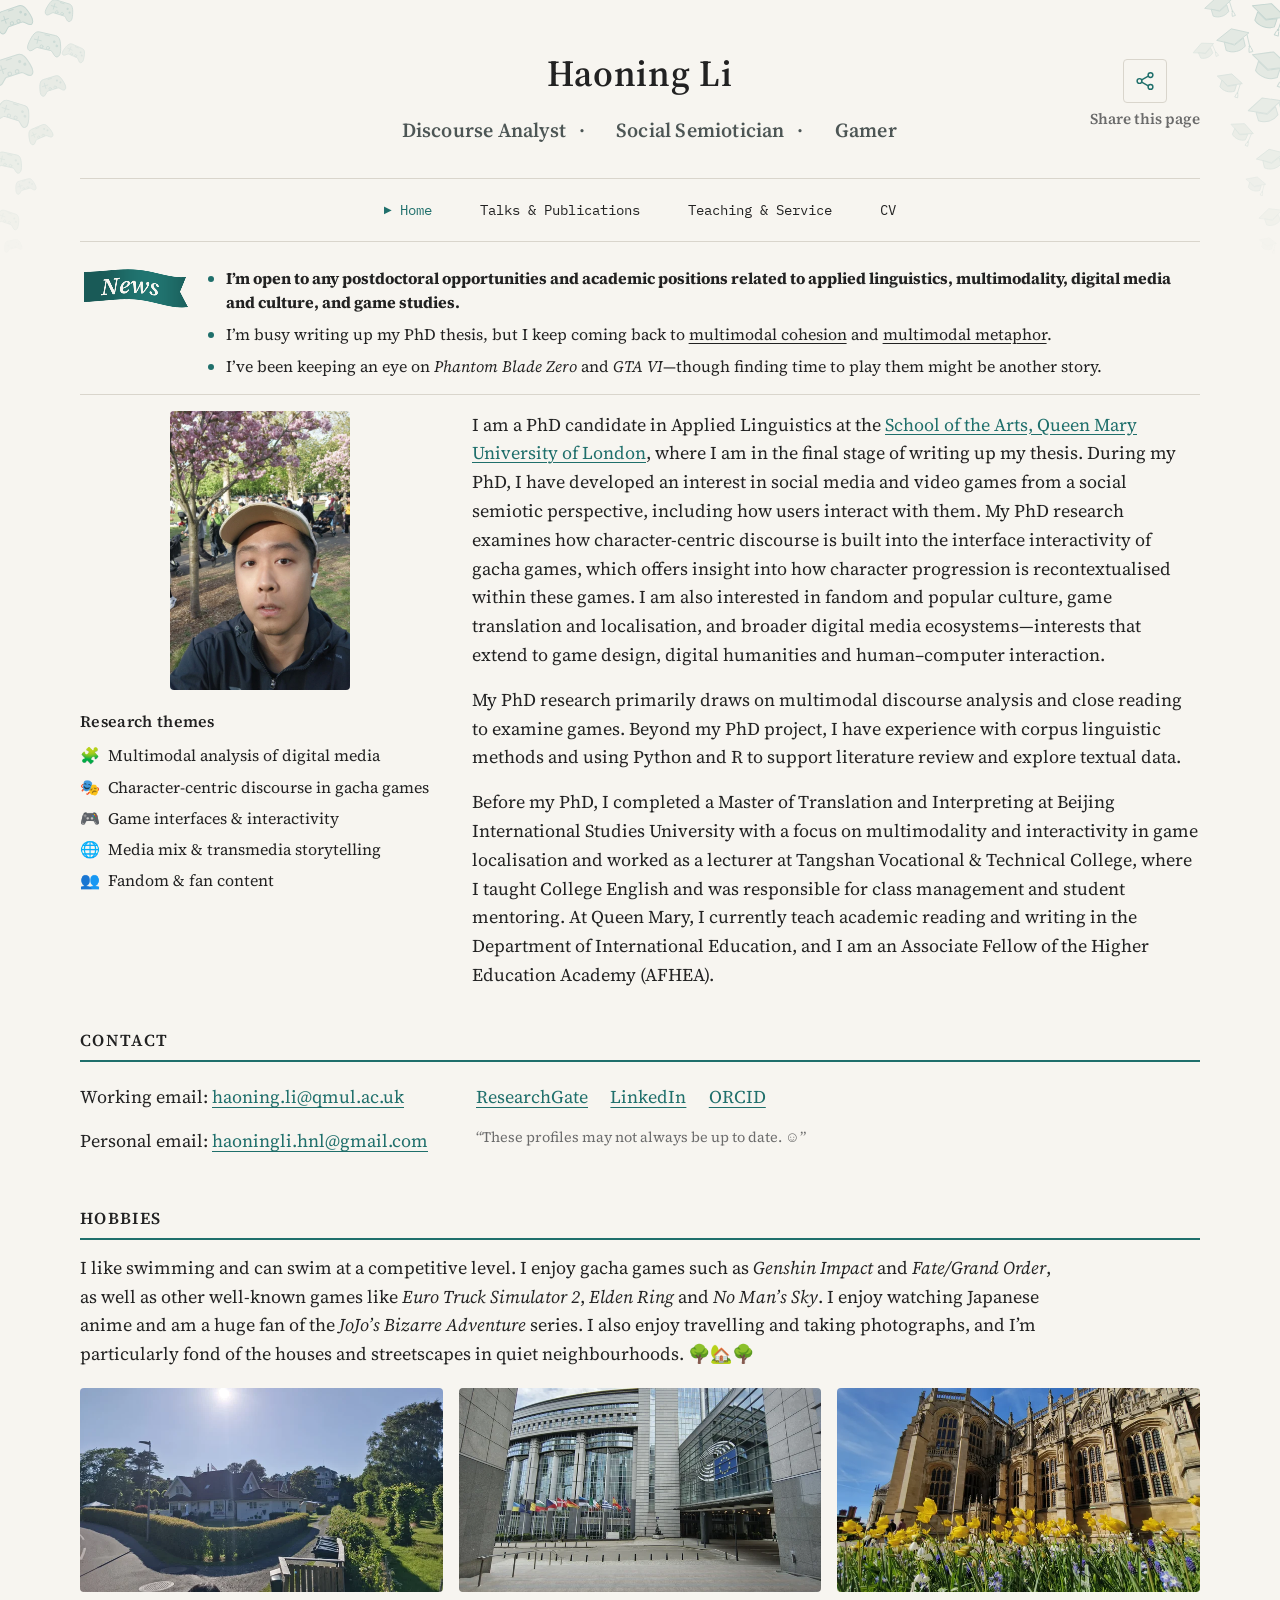
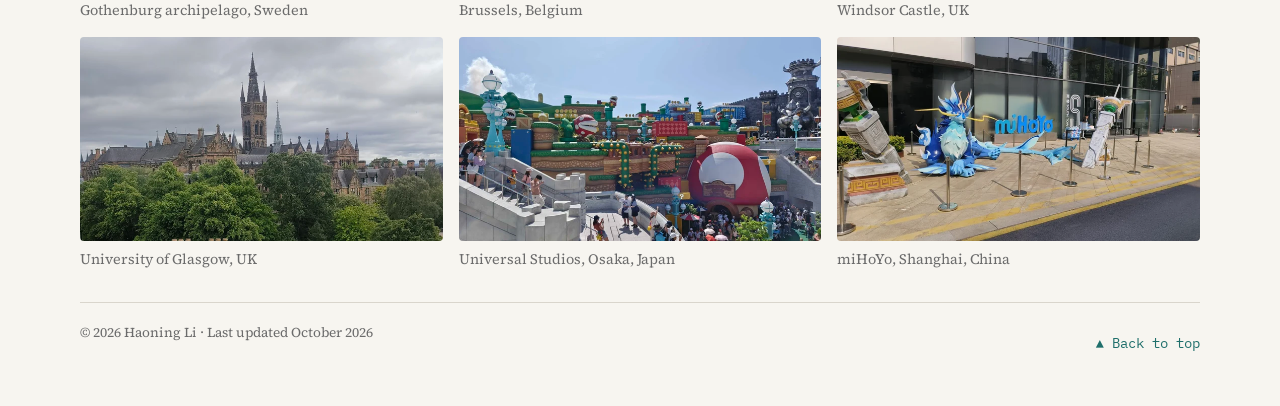
==== commit 6ac27772: "Add files via upload" ====
--- a/index.html
+++ b/index.html
@@ -9,7 +9,7 @@
 <link rel="preconnect" href="https://fonts.googleapis.com">
 <link rel="preconnect" href="https://fonts.gstatic.com" crossorigin>
 <link href="https://fonts.googleapis.com/css2?family=IBM+Plex+Mono:wght@400&family=Source+Serif+4:ital,opsz,wght@0,8..60,400;0,8..60,600;1,8..60,400&display=swap" rel="stylesheet">
-<link rel="stylesheet" href="style.css?v=news-r14">
+<link rel="stylesheet" href="style.css?v=shared-header-width-r23">
 <style>
 /* Home-only News divider: match the navigation rule without expanding the gap. */
 .news { padding-bottom: 1rem; border-bottom: 1px solid var(--rule); }
@@ -20,24 +20,7 @@
 .contact-profiles { min-width: 0; }
 .contact-profiles .links { align-items: baseline; }
 .contact-profiles .links a { white-space: nowrap; }
-.header-heading { position: relative; }
-.header-share { position: absolute; top: calc(100% - 44px); bottom: auto; right: 0; }
-.header-share .share-trigger { display: inline-flex; flex-direction: column; align-items: center; gap: 4px; min-height: 44px; padding: 0; border: 0; background: transparent; color: var(--accent); font: inherit; cursor: pointer; }
-.header-share .share-label { color: var(--muted); font-size: 0.95rem; font-weight: 600; white-space: nowrap; }
-.header-share .share-trigger:focus-visible { outline: 2px solid var(--accent); outline-offset: 4px; border-radius: 4px; }
-.header-share .share-trigger:disabled { cursor: wait; }
-.header-share .share-trigger:hover .share-button { background: #eeeae1; border-color: var(--accent); }
-.header-share .share-status { position: absolute; right: 0; top: auto; bottom: calc(100% + 0.75rem); transform: none; margin: 0; width: max-content; max-width: calc(100vw - 2.5rem); padding: 0.3rem 0.55rem; border: 1px solid var(--rule); border-radius: 4px; background: var(--bg); color: var(--accent); font-size: 0.85rem; line-height: 1.4; pointer-events: none; text-align: left; }
-.header-share .share-status:empty { visibility: hidden; }
-.share-dialog { width: min(28rem, calc(100vw - 2.5rem)); max-width: none; margin: auto; padding: 1.25rem; border: 1px solid var(--rule); border-radius: 6px; background: var(--bg); color: var(--text); font: inherit; text-align: left; }
-.share-dialog::backdrop { background: rgba(0, 0, 0, 0.25); }
-.share-dialog-heading { display: flex; align-items: center; justify-content: space-between; gap: 1rem; margin-bottom: 0.75rem; }
-.share-dialog-title { margin: 0; font-weight: 600; }
-.share-dialog-close { min-height: 44px; padding: 0.4rem 0.65rem; border: 1px solid var(--rule); border-radius: 4px; color: var(--text); background: transparent; font: inherit; cursor: pointer; }
-.share-dialog-close:focus-visible { outline: 2px solid var(--accent); outline-offset: 3px; }
-.share-dialog-help { font-size: 0.9rem; color: var(--muted); }
 @media (max-width: 900px) { .contact-layout { grid-template-columns: minmax(0, 1fr); gap: 1rem; } }
-@media (max-width: 900px) { .header-share .share-label { display: none; } }
 </style>
 </head>
 <body id="top">
@@ -47,7 +30,7 @@
 <dialog class="share-fallback share-dialog" id="share-fallback" aria-labelledby="share-help-title">
 <div class="share-dialog-heading"><p class="share-dialog-title" id="share-help-title">Copy this name and link</p><button type="button" class="share-dialog-close">× Close</button></div>
 <p class="share-dialog-help">Automatic copying is unavailable. You can copy the selected text below.</p>
-<label for="share-link">Name and homepage link:</label>
+<label for="share-link">Name and page link:</label>
 <input id="share-link" type="text" value="Haoning Li, QMUL — https://haoning-li.github.io/" readonly>
 </dialog>
 
@@ -108,8 +91,8 @@
       </ul>
     </section>
   </aside>
-  <div class="about"><p>I am a PhD candidate in Applied Linguistics at the <a href="https://www.qmul.ac.uk/arts/">School of the Arts, Queen Mary University of London</a>, where I am in the final stage of writing up my thesis. During my PhD, I have developed a particular interest in looking into social media and video games from a social semiotic perspective, including how users interact with them. My PhD research examines how character-centric discourse is built into the interface interactivity of gacha games, which offers insight into how character progression is recontextualised within these games. I am also interested in fandom and popular culture, game translation and localisation, and broader digital media ecosystems—interests that extend to game design, digital humanities and human–computer interaction.</p>
-<p>My PhD research primarily draws on multimodal discourse analysis and close reading to examine games. Beyond my PhD project, I also have experience working with methods from corpus linguistics and using Python and R to support literature review and explore textual data.</p>
+  <div class="about"><p>I am a PhD candidate in Applied Linguistics at the <a href="https://www.qmul.ac.uk/arts/">School of the Arts, Queen Mary University of London</a>, where I am in the final stage of writing up my thesis. During my PhD, I have developed an interest in social media and video games from a social semiotic perspective, including how users interact with them. My PhD research examines how character-centric discourse is built into the interface interactivity of gacha games, which offers insight into how character progression is recontextualised within these games. I am also interested in fandom and popular culture, game translation and localisation, and broader digital media ecosystems—interests that extend to game design, digital humanities and human–computer interaction.</p>
+<p>My PhD research primarily draws on multimodal discourse analysis and close reading to examine games. Beyond my PhD project, I have experience with corpus linguistic methods and using Python and R to support literature review and explore textual data.</p>
 <p>Before my PhD, I completed a Master of Translation and Interpreting at Beijing International Studies University with a focus on multimodality and interactivity in game localisation and worked as a lecturer at Tangshan Vocational &amp; Technical College, where I taught College English and was responsible for class management and student mentoring. At Queen Mary, I currently teach academic reading and writing in the Department of International Education, and I am an Associate Fellow of the Higher Education Academy (AFHEA).</p></div>
 </section>
 
--- a/style.css
+++ b/style.css
@@ -9,7 +9,7 @@
   --muted: #6b6b6b;
   --accent: #1f6f6b;    /* the single accent colour (teal) */
   --rule: #d9d5cc;
-  --max: 1080px;
+  --max: 1160px;
 }
 
 * { box-sizing: border-box; }
@@ -65,6 +65,7 @@
 .intro { display: flex; gap: 1.75rem; align-items: flex-start; margin-top: 2rem; }
 .intro .photo { flex: 0 0 170px; }
 .intro .photo img { width: 170px; height: 210px; object-fit: cover; border-radius: 4px; }
+.intro .about p { text-wrap: pretty; }
 .intro .about p:last-child { margin-bottom: 0; }
 
 /* ---------- lists ---------- */
@@ -233,7 +234,8 @@
 @media (max-width: 700px) { .contact-layout { grid-template-columns: minmax(0, 1fr); gap: 0.75rem; } }
 
 /* ---------- October 2026: Home research themes and News flag ---------- */
-.profile-aside { flex: 0 0 238px; min-width: 0; }
+.profile-aside { flex: 0 0 360px; min-width: 0; }
+@media (max-width: 900px) { .profile-aside { flex-basis: 270px; } }
 .intro .profile-aside .photo { width: 180px; margin-inline: auto; }
 .research-themes { margin-top: 1.25rem; }
 .research-themes h2 { margin: 0 0 0.75rem; padding: 0; border: 0; text-transform: none; letter-spacing: 0.02em; font-size: 1rem; line-height: 1.4; }
@@ -381,3 +383,22 @@
 OTHER DEALINGS IN THE FONT SOFTWARE.
 
 */
+
+/* Shared page-header Share utility; the caption and icon match Home. */
+.header-heading { position: relative; }
+.header-share { position: absolute; top: calc(100% - 44px); bottom: auto; right: 0; }
+.header-share .share-trigger { display: inline-flex; flex-direction: column; align-items: center; gap: 4px; min-height: 44px; padding: 0; border: 0; background: transparent; color: var(--accent); font: inherit; cursor: pointer; }
+.header-share .share-label { color: var(--muted); font-size: 0.95rem; font-weight: 600; white-space: nowrap; }
+.header-share .share-trigger:focus-visible { outline: 2px solid var(--accent); outline-offset: 4px; border-radius: 4px; }
+.header-share .share-trigger:disabled { cursor: wait; }
+.header-share .share-trigger:hover .share-button { background: #eeeae1; border-color: var(--accent); }
+.header-share .share-status { position: absolute; right: 0; top: auto; bottom: calc(100% + 0.75rem); transform: none; margin: 0; width: max-content; max-width: calc(100vw - 2.5rem); padding: 0.3rem 0.55rem; border: 1px solid var(--rule); border-radius: 4px; background: var(--bg); color: var(--accent); font-size: 0.85rem; line-height: 1.4; pointer-events: none; text-align: left; }
+.header-share .share-status:empty { visibility: hidden; }
+.share-dialog { width: min(28rem, calc(100vw - 2.5rem)); max-width: none; margin: auto; padding: 1.25rem; border: 1px solid var(--rule); border-radius: 6px; background: var(--bg); color: var(--text); font: inherit; text-align: left; }
+.share-dialog::backdrop { background: rgba(0, 0, 0, 0.25); }
+.share-dialog-heading { display: flex; align-items: center; justify-content: space-between; gap: 1rem; margin-bottom: 0.75rem; }
+.share-dialog-title { margin: 0; font-weight: 600; }
+.share-dialog-close { min-height: 44px; padding: 0.4rem 0.65rem; border: 1px solid var(--rule); border-radius: 4px; color: var(--text); background: transparent; font: inherit; cursor: pointer; }
+.share-dialog-close:focus-visible { outline: 2px solid var(--accent); outline-offset: 3px; }
+.share-dialog-help { font-size: 0.9rem; color: var(--muted); }
+@media (max-width: 900px) { .header-share .share-label { display: none; } }
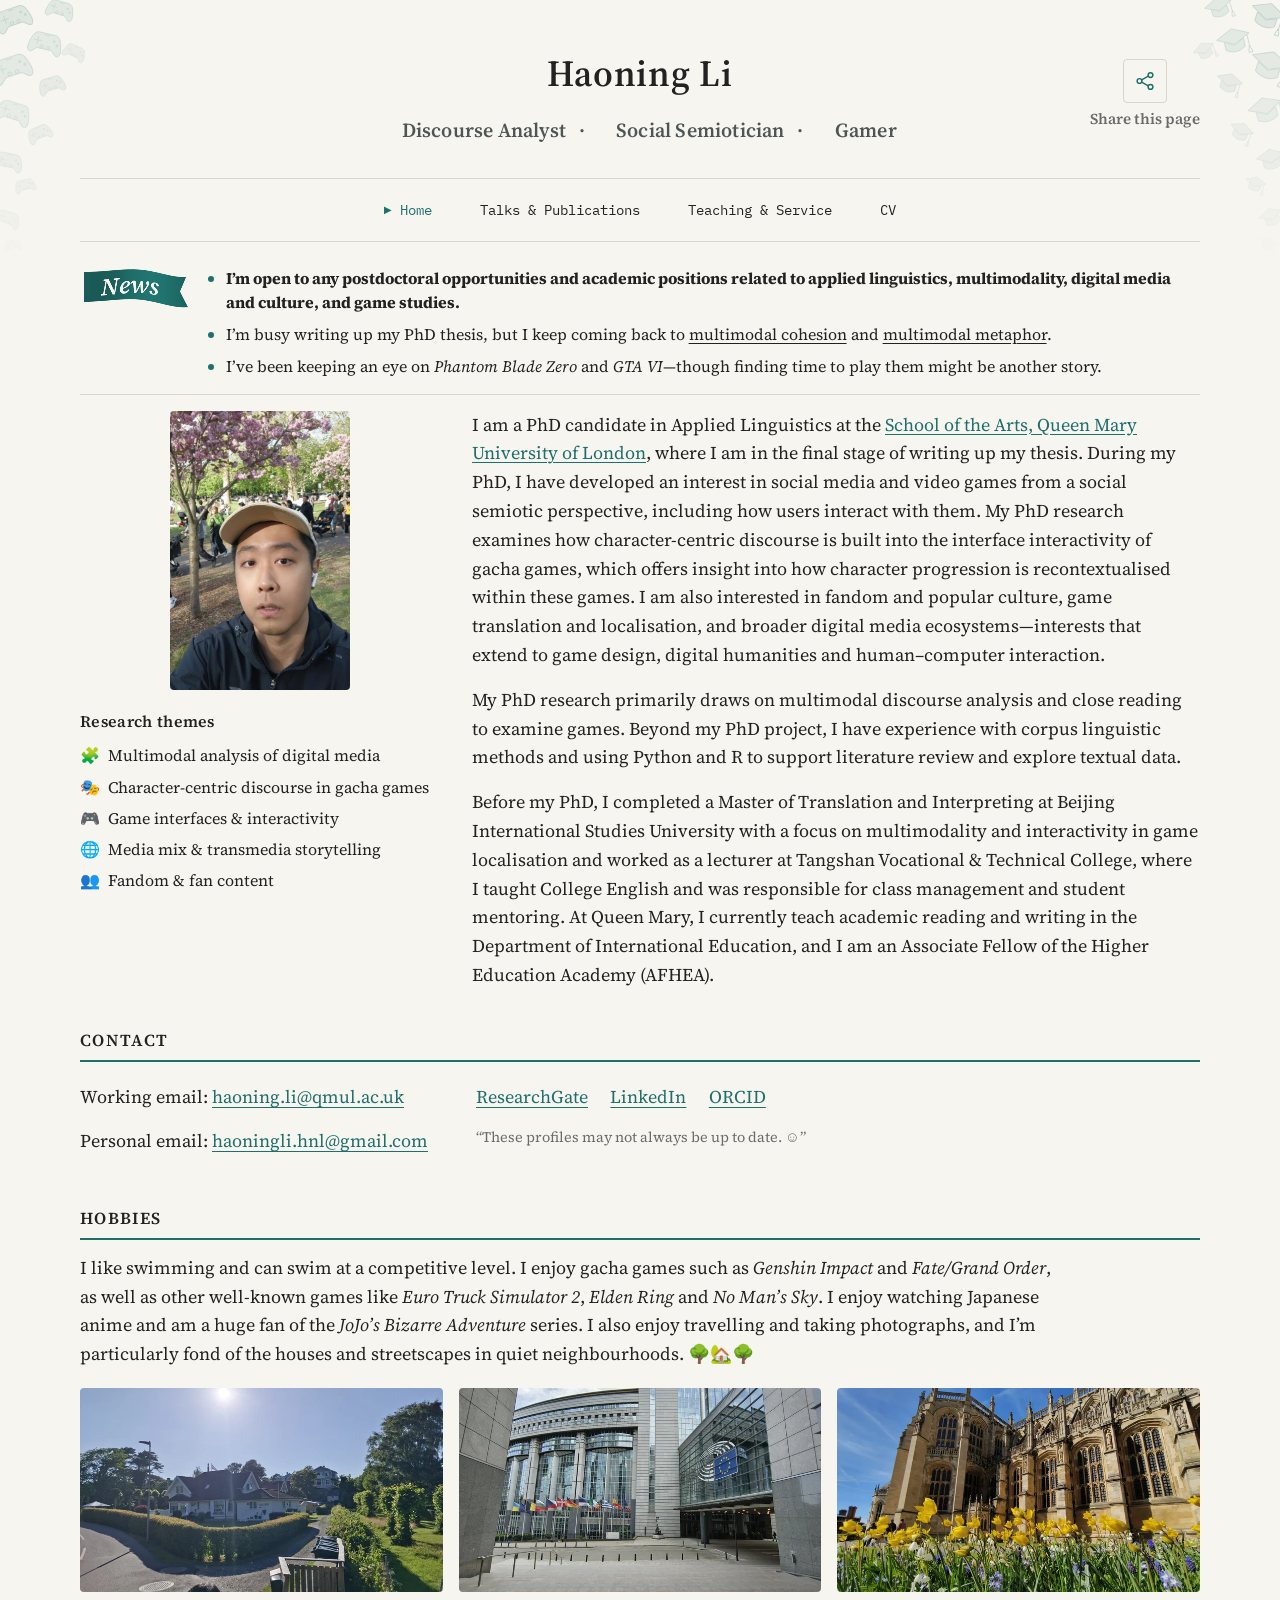
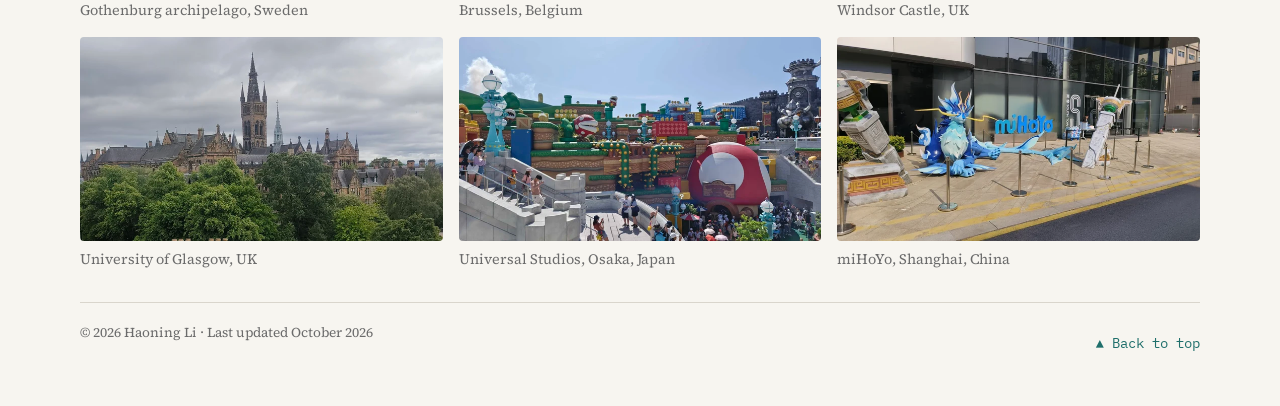
==== commit fdce8741: "Add files via upload" ====
--- a/index.html
+++ b/index.html
@@ -3,7 +3,14 @@
 <head>
 <meta charset="utf-8">
 <meta name="viewport" content="width=device-width, initial-scale=1">
-<title>Haoning’s Personal Page</title>
+<title>Haoning Li — Multimodality, Games &amp; Media</title>
+  <link rel="canonical" href="https://haoning-li.github.io/">
+  <meta property="og:title" content="Haoning Li — Multimodality, Games &amp; Media">
+  <meta property="og:site_name" content="Haoning Li — Multimodality, Games &amp; Media">
+  <meta property="og:type" content="website">
+  <meta property="og:url" content="https://haoning-li.github.io/">
+  <meta name="twitter:title" content="Haoning Li — Multimodality, Games &amp; Media">
+  <script type="application/ld+json">{"@context":"https://schema.org","@type":"WebSite","name":"Haoning Li — Multimodality, Games & Media","url":"https://haoning-li.github.io/"}</script>
 <meta name="description" content="Haoning Li, PhD candidate in Applied Linguistics at Queen Mary University of London. Discourse analysis, social semiotics, multimodality and games.">
 <link rel="icon" href="favicon.svg?v=chest-r7" type="image/svg+xml">
 <link rel="preconnect" href="https://fonts.googleapis.com">
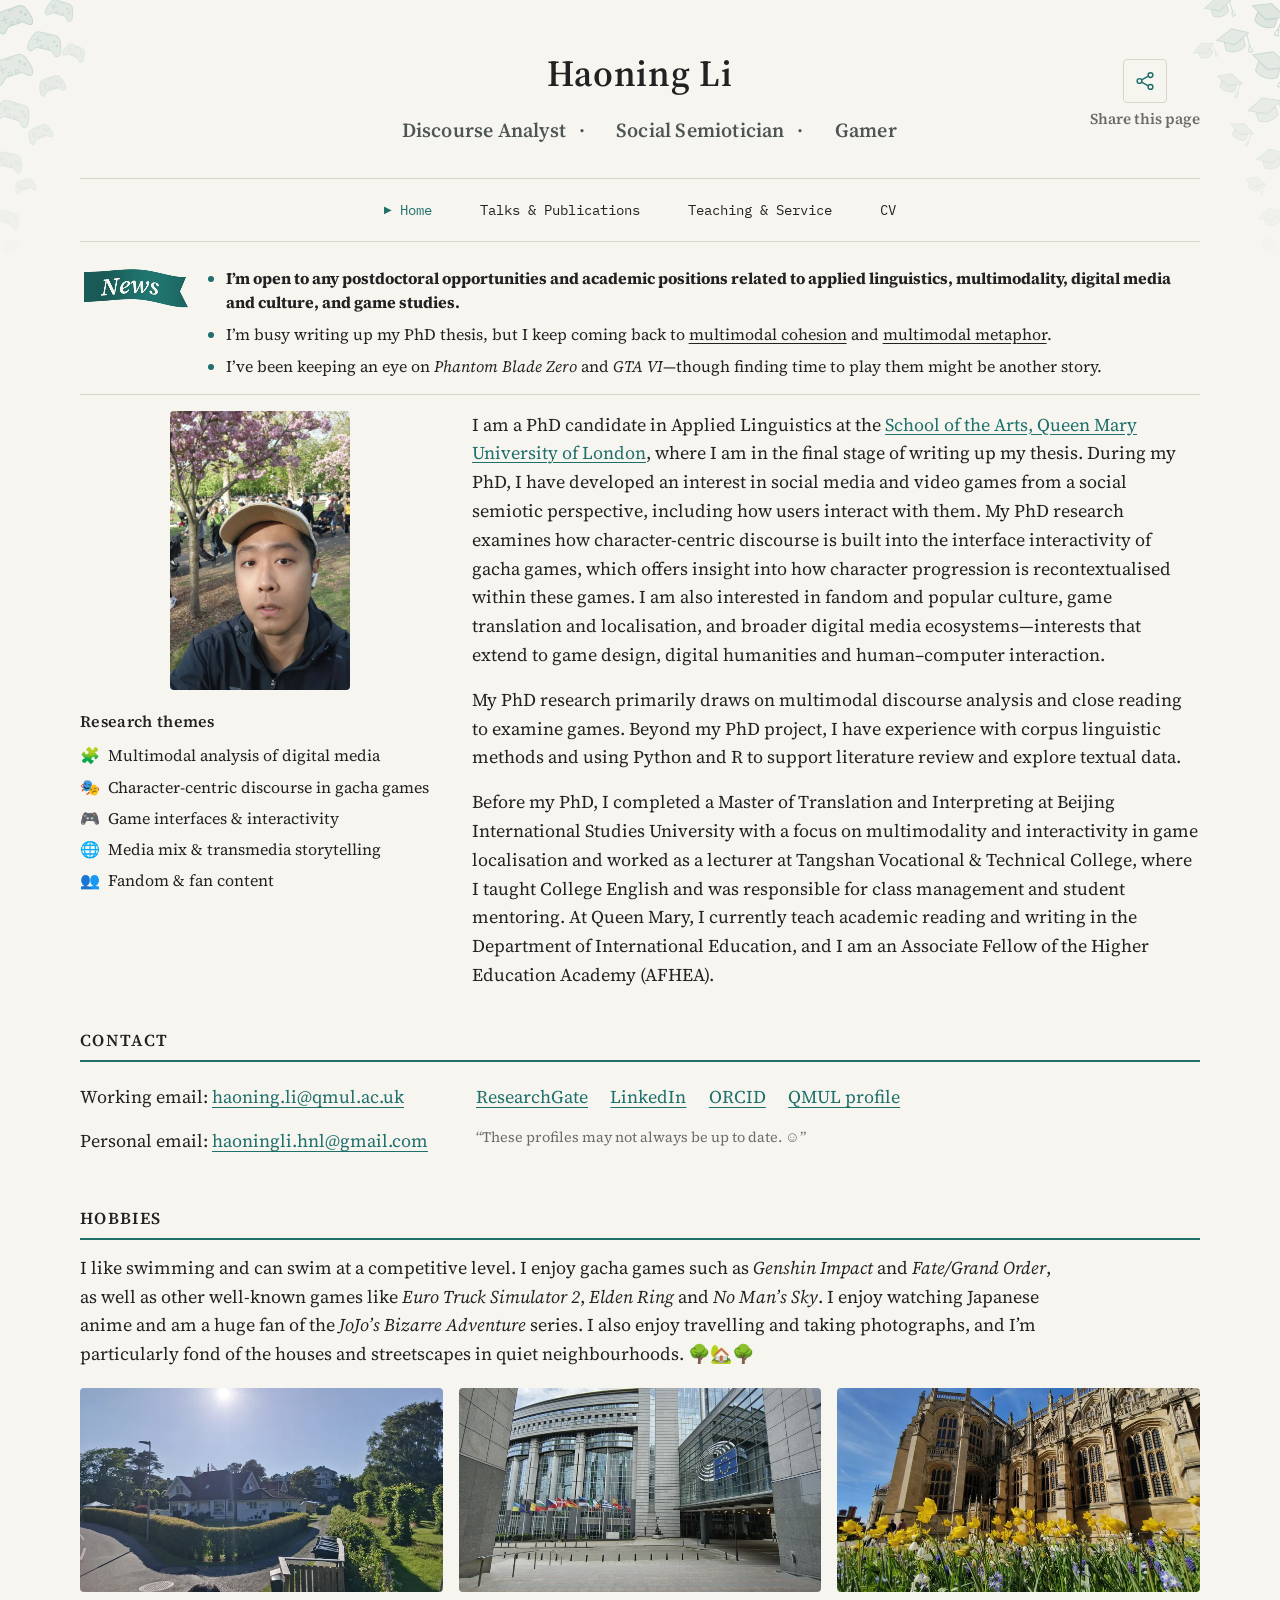
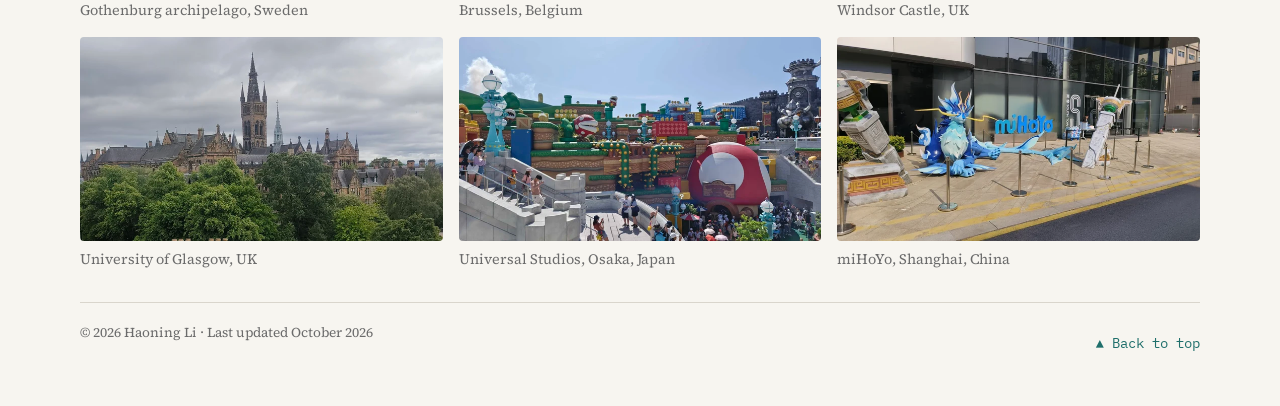
==== commit 143cfa71: "Add files via upload" ====
--- a/index.html
+++ b/index.html
@@ -117,6 +117,7 @@
   <li><a href="https://www.researchgate.net/profile/Haoning-Li-3?ev=hdr_xprf">ResearchGate</a></li>
   <li><a href="https://www.linkedin.com/in/haoning-li-ddc418">LinkedIn</a></li>
   <li><a href="https://orcid.org/0009-0002-2025-0851">ORCID</a></li>
+<li><a href="https://www.qmul.ac.uk/arts/people/academic-and-research-staff/phd-students/haoning-li.html">QMUL profile</a></li>
 </ul>
 <p class="profile-note">“These profiles may not always be up to date. ☺️”</p>
 </div>
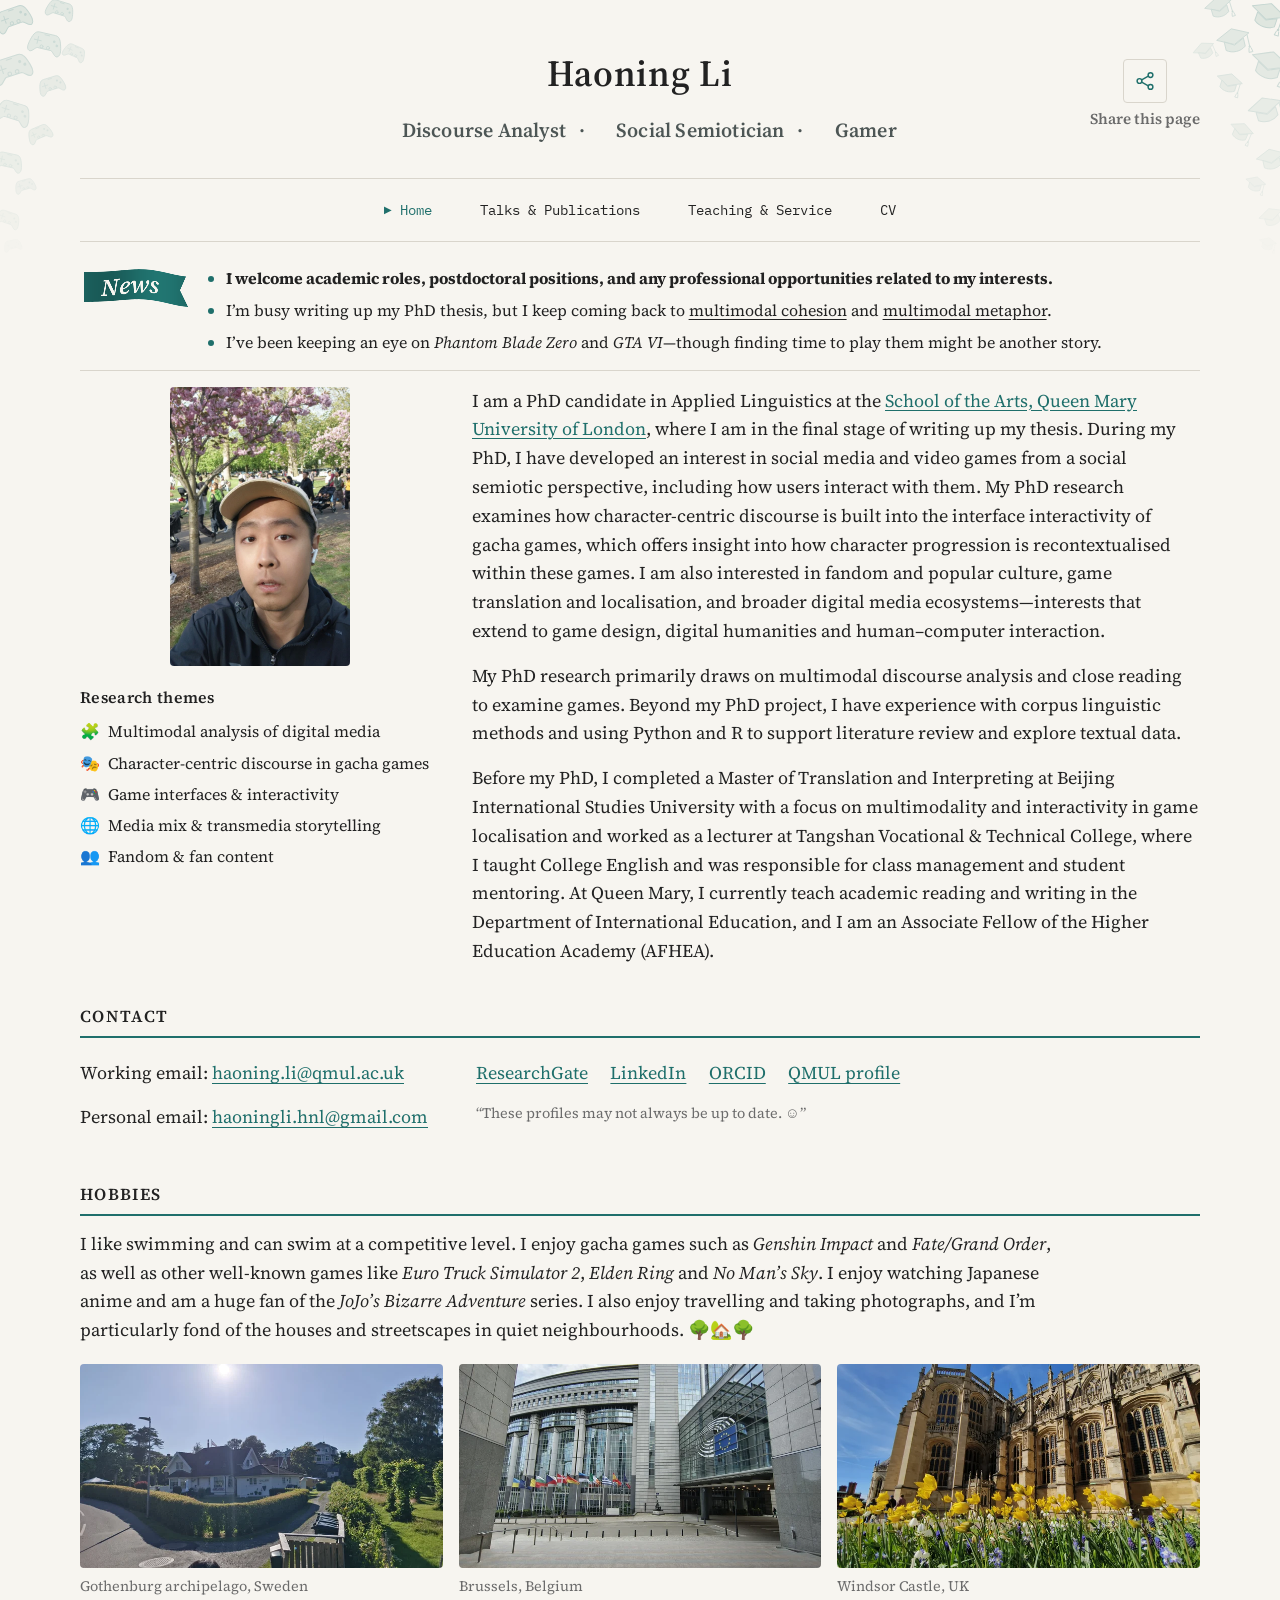
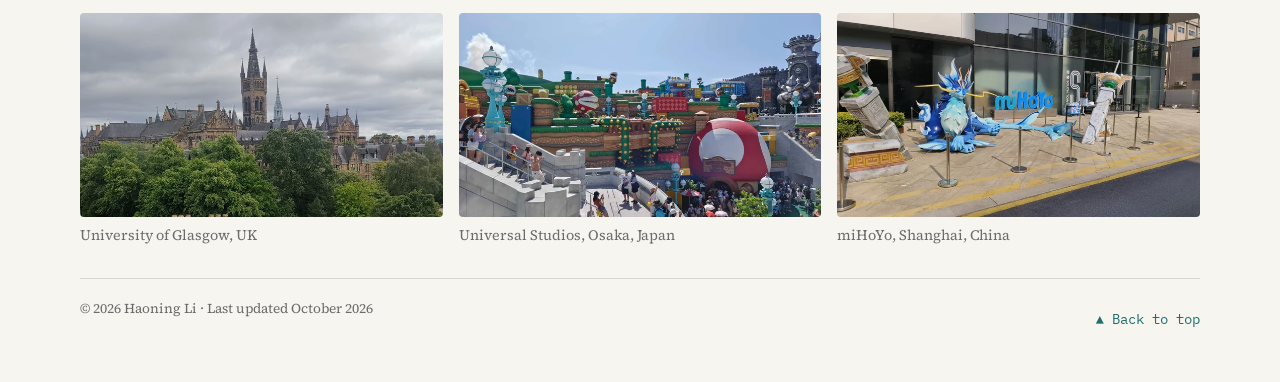
==== commit eee322fa: "Add files via upload" ====
--- a/index.html
+++ b/index.html
@@ -77,7 +77,7 @@
     </svg>
   </h2>
   <ul class="news-copy">
-    <li><b>I’m open to any postdoctoral opportunities and academic positions related to applied linguistics, multimodality, digital media and culture, and game studies.</b></li>
+    <li><b>I welcome academic roles, postdoctoral positions, and any professional opportunities related to my interests.</b></li>
     <li>I’m busy writing up my PhD thesis, but I keep coming back to <u>multimodal cohesion</u> and <u>multimodal metaphor</u>.</li>
     <li>I’ve been keeping an eye on <i>Phantom Blade Zero</i> and <i>GTA VI</i>—though finding time to play them might be another story.</li>
   </ul>
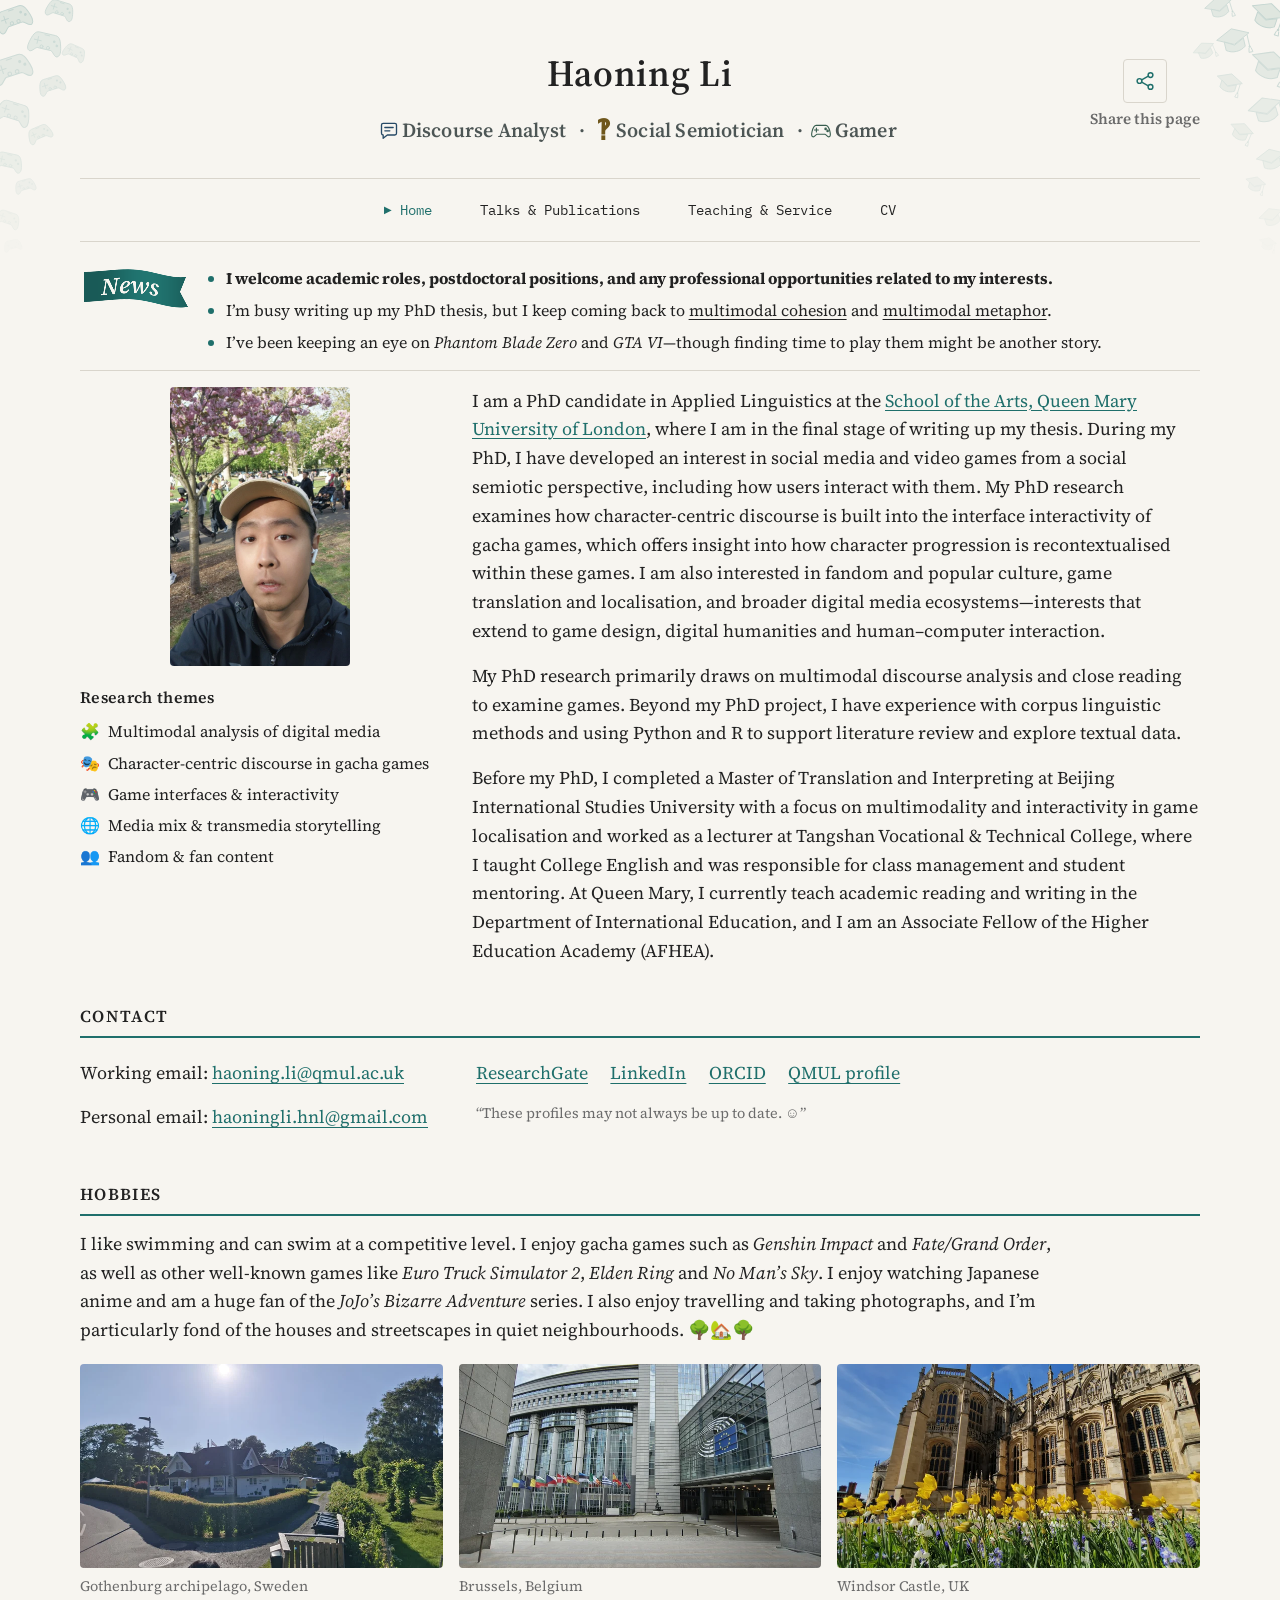
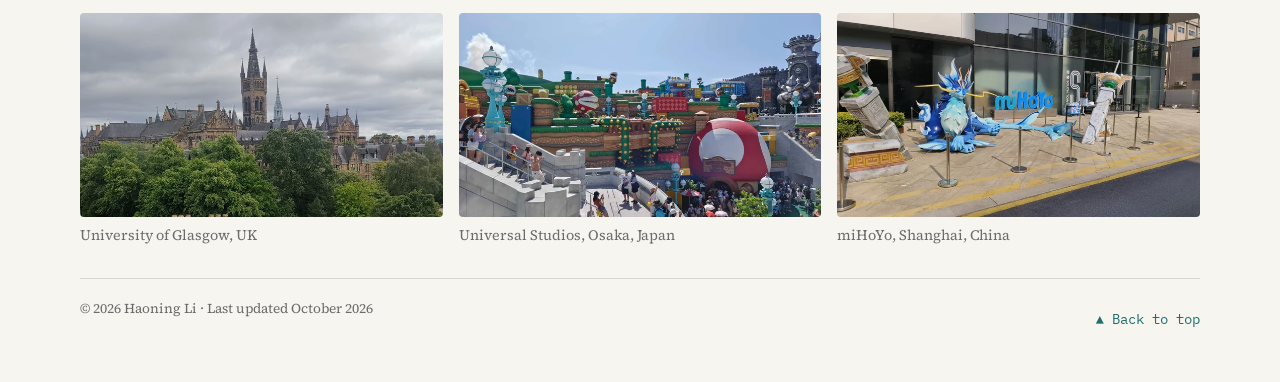
==== commit 7ca6267e: "Add files via upload" ====
--- a/index.html
+++ b/index.html
@@ -16,7 +16,7 @@
 <link rel="preconnect" href="https://fonts.googleapis.com">
 <link rel="preconnect" href="https://fonts.gstatic.com" crossorigin>
 <link href="https://fonts.googleapis.com/css2?family=IBM+Plex+Mono:wght@400&family=Source+Serif+4:ital,opsz,wght@0,8..60,400;0,8..60,600;1,8..60,400&display=swap" rel="stylesheet">
-<link rel="stylesheet" href="style.css?v=shared-header-width-r23">
+<link rel="stylesheet" href="style.css?v=identity-pulse-r27">
 <style>
 /* Home-only News divider: match the navigation rule without expanding the gap. */
 .news { padding-bottom: 1rem; border-bottom: 1px solid var(--rule); }
@@ -49,11 +49,11 @@
 </div>
   </div>
   <p class="tagline" aria-label="Discourse Analyst, Social Semiotician, Gamer">
-    <span class="identity identity-discourse" tabindex="0"><svg class="identity-icon" viewBox="0 0 24 24" aria-hidden="true" focusable="false"><path d="M5 4h14a2 2 0 0 1 2 2v10a2 2 0 0 1-2 2h-9l-5 4v-4a2 2 0 0 1-2-2V6a2 2 0 0 1 2-2Z"/><path d="M7 9h10M7 13h6"/></svg><span>Discourse Analyst</span></span>
+    <span class="identity identity-discourse"><svg class="identity-icon" viewBox="0 0 24 24" aria-hidden="true" focusable="false"><path d="M5 4h14a2 2 0 0 1 2 2v10a2 2 0 0 1-2 2h-9l-5 4v-4a2 2 0 0 1-2-2V6a2 2 0 0 1 2-2Z"/><path d="M7 9h10M7 13h6"/></svg><span>Discourse Analyst</span></span>
     <span class="identity-separator" aria-hidden="true">·</span>
-    <span class="identity identity-semiotician" tabindex="0"><span class="identity-icon interrobang" aria-hidden="true">‽</span><span>Social Semiotician</span></span>
+    <span class="identity identity-semiotician"><span class="identity-icon interrobang" aria-hidden="true">‽</span><span>Social Semiotician</span></span>
     <span class="identity-separator" aria-hidden="true">·</span>
-    <span class="identity identity-gamer" tabindex="0"><svg class="identity-icon" viewBox="0 0 100 100" aria-hidden="true" focusable="false"><path d="M28 29c-11 0-15 13-19 29-3 13-2 20 4 23 7 3 13-10 19-12h36c6 2 12 15 19 12 6-3 7-10 4-23-4-16-8-29-19-29z"/><path d="M29 41v18M20 50h18"/><circle cx="71" cy="45" r="3.4"/><circle cx="80" cy="54" r="3.4"/></svg><span>Gamer</span></span>
+    <span class="identity identity-gamer"><svg class="identity-icon" viewBox="0 0 100 100" aria-hidden="true" focusable="false"><path d="M28 29c-11 0-15 13-19 29-3 13-2 20 4 23 7 3 13-10 19-12h36c6 2 12 15 19 12 6-3 7-10 4-23-4-16-8-29-19-29z"/><path d="M29 41v18M20 50h18"/><circle cx="71" cy="45" r="3.4"/><circle cx="80" cy="54" r="3.4"/></svg><span>Gamer</span></span>
   </p>
   <nav>
     <ul>
@@ -192,7 +192,65 @@
   const fallback = document.querySelector('#share-fallback');
   const field = document.querySelector('#share-link');
   const shareText = 'Haoning Li, QMUL — https://haoning-li.github.io/';
+  // Decorative identity motion: one introduction per tab, plus successful shares.
+  const icons = [...document.querySelectorAll('.identity-icon')];
+  const tagline = document.querySelector('.tagline');
+  const reducedMotion = window.matchMedia('(prefers-reduced-motion: reduce)');
+  const introKey = 'identity-introduction-r27';
+  let introduced = false;
+  try { introduced = sessionStorage.getItem(introKey) === 'shown'; } catch (_) {}
+  let introTimer;
+  let activeMotion = [];
+  let motionUntil = 0;
+  let fontsReady = false;
+  const markIntroduced = () => {
+    introduced = true;
+    clearTimeout(introTimer);
+    try { sessionStorage.setItem(introKey, 'shown'); } catch (_) {}
+  };
+  const iconFrames = [
+    [0, 0, 0, 1], [.10, -1, -1, 1.02], [.24, 1, 1, 1.04],
+    [.38, -.8, -.8, 1.035], [.52, .8, .8, 1.025],
+    [.66, -.45, -.45, 1.015], [.80, .45, .45, 1.005], [1, 0, 0, 1]
+  ].map(([offset, x, angle, scale]) => ({offset, transform: `translateY(-50%) translateX(${x}px) rotate(${angle}deg) scale(${scale})`}));
+  const feedbackFrames = [
+    [0, 0], [.10, -.65], [.24, .65], [.38, -.52],
+    [.52, .52], [.66, -.29], [.80, .29], [1, 0]
+  ].map(([offset, x]) => ({offset, transform: `translateX(${x}px)`}));
+  const playIdentityPulse = (feedback) => {
+    markIntroduced();
+    if (reducedMotion.matches || document.visibilityState !== 'visible' || !icons.length || !icons[0].animate) return;
+    const now = document.timeline.currentTime;
+    if (now === null || now < motionUntil) return;
+    motionUntil = now + 260;
+    activeMotion = icons.map(icon => icon.animate(iconFrames, {duration: 260, easing: 'linear'}));
+    if (feedback) activeMotion.push(feedback.animate(feedbackFrames, {duration: 260, easing: 'linear'}));
+    activeMotion.forEach(animation => { animation.startTime = now; });
+  };
+  const considerIntroduction = () => {
+    clearTimeout(introTimer);
+    if (introduced || !fontsReady || !tagline || document.visibilityState !== 'visible') return;
+    const rect = tagline.getBoundingClientRect();
+    if (rect.top < 0 || rect.bottom > window.innerHeight) return;
+    introTimer = setTimeout(() => {
+      const current = tagline.getBoundingClientRect();
+      if (document.visibilityState === 'visible' && current.top >= 0 && current.bottom <= window.innerHeight) playIdentityPulse();
+    }, 350);
+  };
+  const readyFonts = document.fonts ? document.fonts.ready : Promise.resolve();
+  readyFonts.then(() => { fontsReady = true; considerIntroduction(); });
+  document.addEventListener('visibilitychange', considerIntroduction);
+  window.addEventListener('pageshow', considerIntroduction);
+  window.addEventListener('scroll', considerIntroduction, {passive: true});
+  window.addEventListener('resize', considerIntroduction, {passive: true});
+  reducedMotion.addEventListener('change', () => {
+    if (reducedMotion.matches) {
+      activeMotion.forEach(animation => animation.cancel());
+      motionUntil = 0;
+    }
+  });
   let feedbackTimer;
+  let clearFeedbackTimer;
   fallback.querySelector('.share-dialog-close').addEventListener('click', () => fallback.close());
   fallback.addEventListener('close', () => button.focus({preventScroll: true}));
   fallback.addEventListener('click', (event) => {
@@ -201,6 +259,8 @@
   });
   button.addEventListener('click', async () => {
     clearTimeout(feedbackTimer);
+    clearTimeout(clearFeedbackTimer);
+    status.classList.remove('is-fading');
     button.disabled = true;
     status.textContent = '';
     if (fallback.open) fallback.close();
@@ -225,9 +285,16 @@
     }
     button.disabled = false;
     if (copied) {
-      status.textContent = 'Copied — ready to share!';
+      status.textContent = 'Copied!';
+      playIdentityPulse(status);
       button.focus({preventScroll: true});
-      feedbackTimer = setTimeout(() => { status.textContent = ''; }, 2000);
+      feedbackTimer = setTimeout(() => {
+        status.classList.add('is-fading');
+        clearFeedbackTimer = setTimeout(() => {
+          status.textContent = '';
+          status.classList.remove('is-fading');
+        }, 120);
+      }, 2000);
     } else {
       fallback.showModal();
       field.focus({preventScroll: true});
--- a/style.css
+++ b/style.css
@@ -139,24 +139,19 @@
   nav a::before { transition: none; }
 }
 
-/* ---------- identity highlights: soft colour, no layout jump ---------- */
+/* ---------- decorative identity signatures ---------- */
 header .tagline { display: flex; flex-wrap: wrap; justify-content: center; align-items: center; gap: 0 0.15rem; margin-top: 0.35rem; font-size: 1rem; }
-.identity { position: relative; display: inline-flex; align-items: center; min-height: 44px; padding: 0.35rem 0.65rem 0.35rem 1.8rem; border-radius: 4px; white-space: nowrap; cursor: default; transition: background-color 160ms ease, color 160ms ease; }
-.identity-icon { position: absolute; left: 0.4rem; top: 50%; transform: translateY(-50%); width: 20px; height: 20px; opacity: 0; transition: opacity 160ms ease; }
+.identity { position: relative; display: inline-flex; align-items: center; min-height: 44px; padding: 0.35rem 0.65rem 0.35rem 1.8rem; white-space: nowrap; cursor: default; }
+.identity-icon { position: absolute; left: 0.4rem; top: 50%; transform: translateY(-50%); transform-origin: center; width: 20px; height: 20px; opacity: 1; pointer-events: none; }
 svg.identity-icon { fill: none; stroke: currentColor; stroke-width: 1.6; stroke-linecap: round; stroke-linejoin: round; }
+.identity-discourse .identity-icon { color: #274a66; }
+.identity-semiotician .identity-icon { color: #6f571c; }
+.identity-gamer .identity-icon { color: #375d4e; }
 .identity-gamer svg { width: 22px; height: 22px; left: 0.25rem; stroke-width: 5; }
 .interrobang { font-family: 'Source Serif 4', Georgia, serif; font-size: 28px; line-height: 20px; text-align: center; }
-.identity:is(:hover, :focus-visible) .identity-icon { opacity: 1; }
-.identity-discourse:is(:hover, :focus-visible) { background: #dde9f2; color: #274a66; }
-.identity-semiotician:is(:hover, :focus-visible) { background: #eee5c3; color: #6f571c; }
-.identity-gamer:is(:hover, :focus-visible) { background: #dfe9df; color: #375d4e; }
-.identity:focus-visible { outline: 2px solid currentColor; outline-offset: 2px; }
 @media (max-width: 620px) {
   header .tagline { flex-direction: column; }
   .identity-separator { display: none; }
-}
-@media (prefers-reduced-motion: reduce) {
-  .identity, .identity-icon { transition: none; }
 }
 
 /* ---------- content-filled edition ---------- */
@@ -392,8 +387,10 @@
 .header-share .share-trigger:focus-visible { outline: 2px solid var(--accent); outline-offset: 4px; border-radius: 4px; }
 .header-share .share-trigger:disabled { cursor: wait; }
 .header-share .share-trigger:hover .share-button { background: #eeeae1; border-color: var(--accent); }
-.header-share .share-status { position: absolute; right: 0; top: auto; bottom: calc(100% + 0.75rem); transform: none; margin: 0; width: max-content; max-width: calc(100vw - 2.5rem); padding: 0.3rem 0.55rem; border: 1px solid var(--rule); border-radius: 4px; background: var(--bg); color: var(--accent); font-size: 0.85rem; line-height: 1.4; pointer-events: none; text-align: left; }
+.header-share .share-status { position: absolute; right: 0; top: auto; bottom: calc(100% + 0.75rem); transform: none; margin: 0; width: max-content; max-width: calc(100vw - 2.5rem); padding: 0.3rem 0.55rem; border: 1px solid var(--rule); border-radius: 4px; background: var(--bg); color: var(--accent); font-size: 0.85rem; line-height: 1.4; pointer-events: none; text-align: left; z-index: 2; opacity: 1; transition: opacity 120ms ease-out; }
 .header-share .share-status:empty { visibility: hidden; }
+.header-share .share-status.is-fading { opacity: 0; }
+@media (prefers-reduced-motion: reduce) { .header-share .share-status { transition: none; } }
 .share-dialog { width: min(28rem, calc(100vw - 2.5rem)); max-width: none; margin: auto; padding: 1.25rem; border: 1px solid var(--rule); border-radius: 6px; background: var(--bg); color: var(--text); font: inherit; text-align: left; }
 .share-dialog::backdrop { background: rgba(0, 0, 0, 0.25); }
 .share-dialog-heading { display: flex; align-items: center; justify-content: space-between; gap: 1rem; margin-bottom: 0.75rem; }
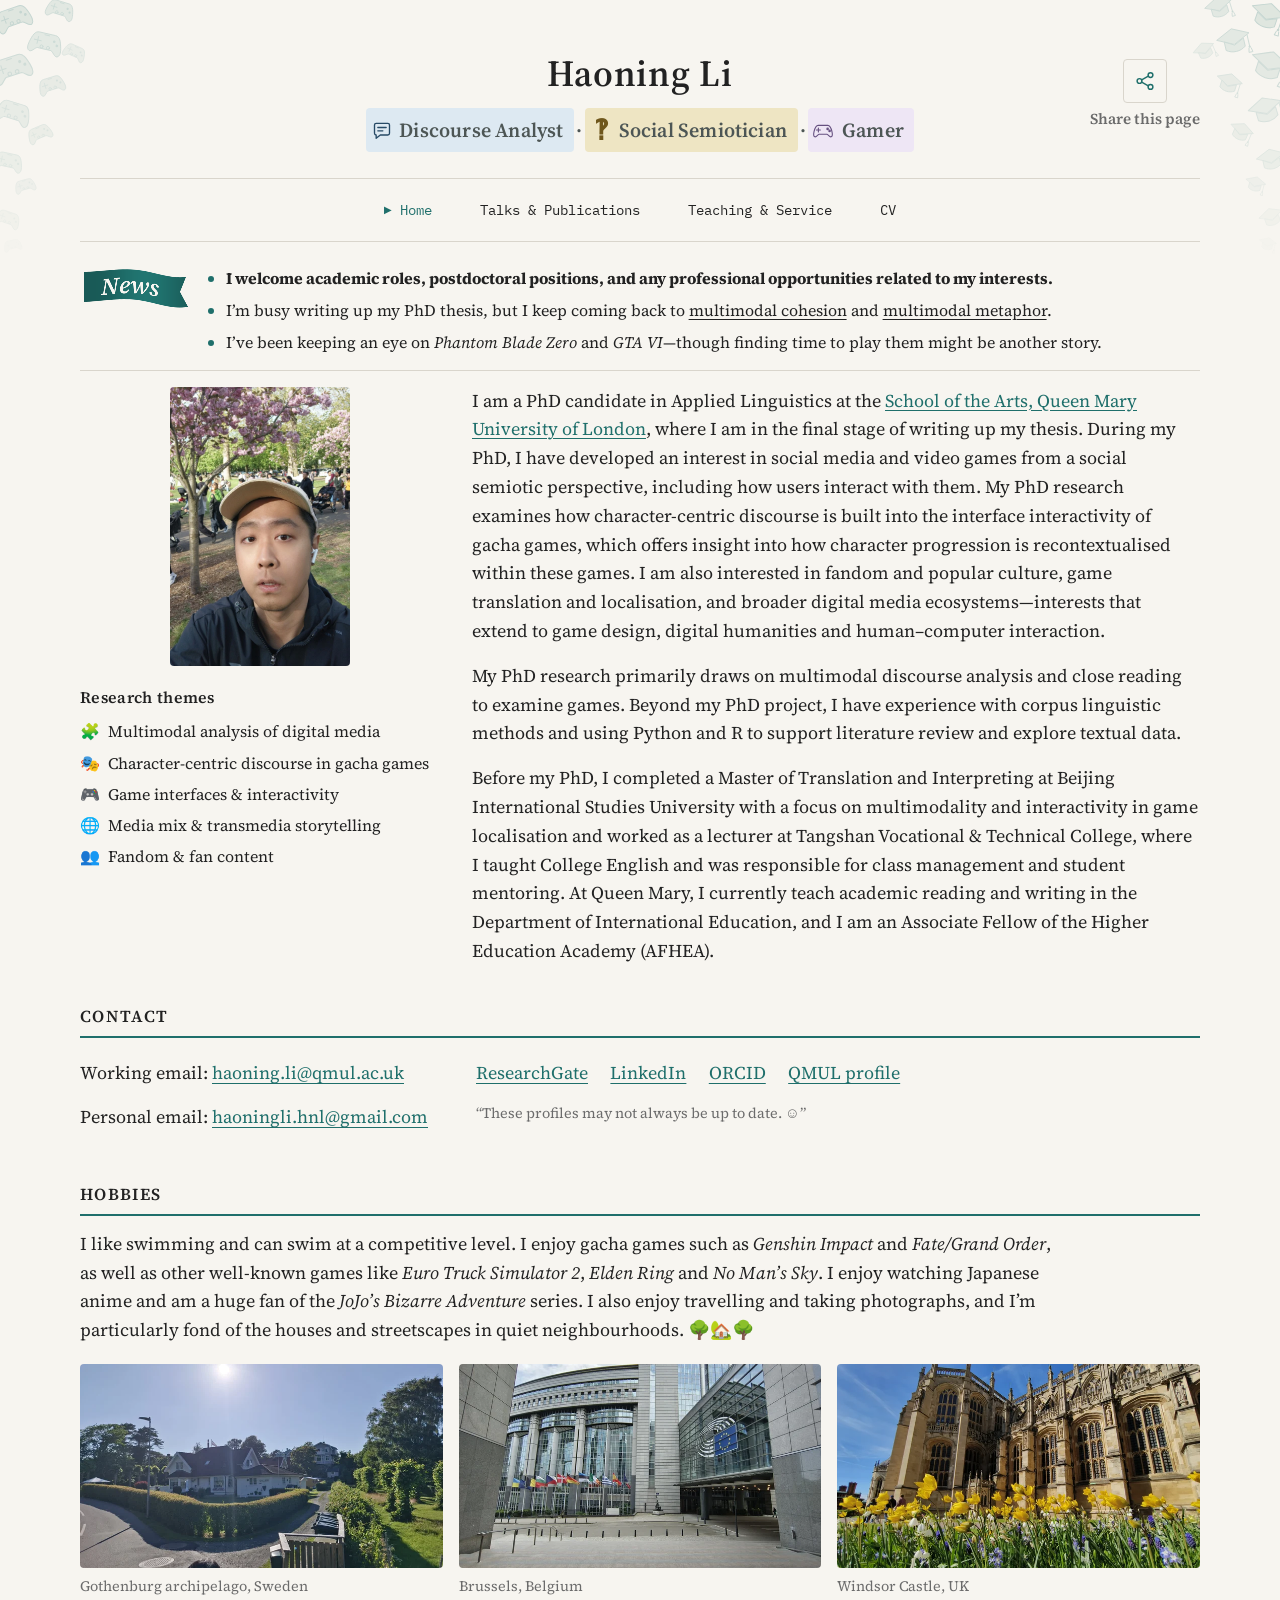
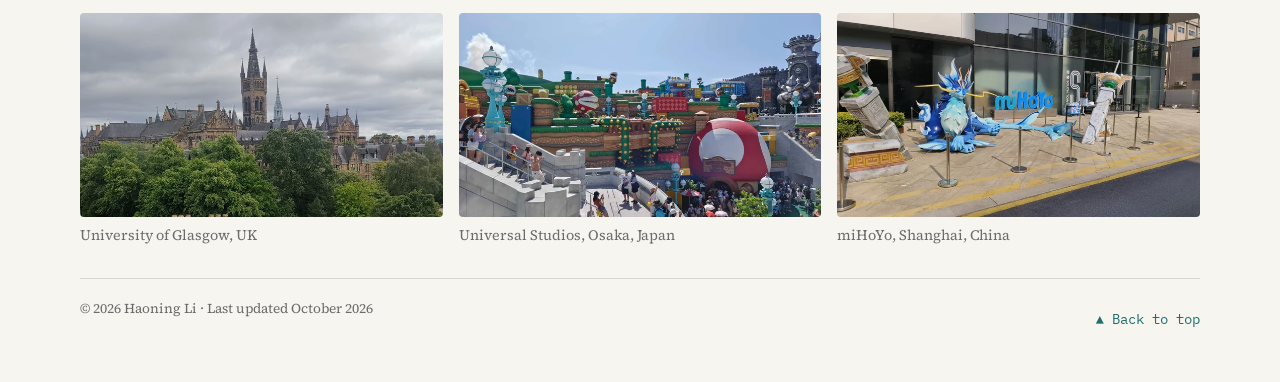
==== commit 71411b59: "Add files via upload" ====
--- a/index.html
+++ b/index.html
@@ -16,7 +16,7 @@
 <link rel="preconnect" href="https://fonts.googleapis.com">
 <link rel="preconnect" href="https://fonts.gstatic.com" crossorigin>
 <link href="https://fonts.googleapis.com/css2?family=IBM+Plex+Mono:wght@400&family=Source+Serif+4:ital,opsz,wght@0,8..60,400;0,8..60,600;1,8..60,400&display=swap" rel="stylesheet">
-<link rel="stylesheet" href="style.css?v=identity-pulse-r27">
+<link rel="stylesheet" href="style.css?v=identity-pulse-r28">
 <style>
 /* Home-only News divider: match the navigation rule without expanding the gap. */
 .news { padding-bottom: 1rem; border-bottom: 1px solid var(--rule); }
@@ -192,13 +192,11 @@
   const fallback = document.querySelector('#share-fallback');
   const field = document.querySelector('#share-link');
   const shareText = 'Haoning Li, QMUL — https://haoning-li.github.io/';
-  // Decorative identity motion: one introduction per tab, plus successful shares.
+  // Decorative identity motion: one introduction per page load, plus successful shares.
   const icons = [...document.querySelectorAll('.identity-icon')];
   const tagline = document.querySelector('.tagline');
   const reducedMotion = window.matchMedia('(prefers-reduced-motion: reduce)');
-  const introKey = 'identity-introduction-r27';
   let introduced = false;
-  try { introduced = sessionStorage.getItem(introKey) === 'shown'; } catch (_) {}
   let introTimer;
   let activeMotion = [];
   let motionUntil = 0;
@@ -206,25 +204,24 @@
   const markIntroduced = () => {
     introduced = true;
     clearTimeout(introTimer);
-    try { sessionStorage.setItem(introKey, 'shown'); } catch (_) {}
   };
   const iconFrames = [
-    [0, 0, 0, 1], [.10, -1, -1, 1.02], [.24, 1, 1, 1.04],
-    [.38, -.8, -.8, 1.035], [.52, .8, .8, 1.025],
-    [.66, -.45, -.45, 1.015], [.80, .45, .45, 1.005], [1, 0, 0, 1]
+    [0, 0, 0, 1], [.10, -2, -3, 1.06], [.24, 2, 3, 1.12],
+    [.38, -1.6, -2.4, 1.10], [.52, 1.6, 2.4, 1.075],
+    [.66, -.9, -1.35, 1.045], [.80, .9, 1.35, 1.015], [1, 0, 0, 1]
   ].map(([offset, x, angle, scale]) => ({offset, transform: `translateY(-50%) translateX(${x}px) rotate(${angle}deg) scale(${scale})`}));
   const feedbackFrames = [
-    [0, 0], [.10, -.65], [.24, .65], [.38, -.52],
-    [.52, .52], [.66, -.29], [.80, .29], [1, 0]
+    [0, 0], [.10, -1], [.24, 1], [.38, -.8],
+    [.52, .8], [.66, -.45], [.80, .45], [1, 0]
   ].map(([offset, x]) => ({offset, transform: `translateX(${x}px)`}));
   const playIdentityPulse = (feedback) => {
     markIntroduced();
     if (reducedMotion.matches || document.visibilityState !== 'visible' || !icons.length || !icons[0].animate) return;
     const now = document.timeline.currentTime;
     if (now === null || now < motionUntil) return;
-    motionUntil = now + 260;
-    activeMotion = icons.map(icon => icon.animate(iconFrames, {duration: 260, easing: 'linear'}));
-    if (feedback) activeMotion.push(feedback.animate(feedbackFrames, {duration: 260, easing: 'linear'}));
+    motionUntil = now + 280;
+    activeMotion = icons.map(icon => icon.animate(iconFrames, {duration: 280, easing: 'linear'}));
+    if (feedback) activeMotion.push(feedback.animate(feedbackFrames, {duration: 280, easing: 'linear'}));
     activeMotion.forEach(animation => { animation.startTime = now; });
   };
   const considerIntroduction = () => {
@@ -235,9 +232,13 @@
     introTimer = setTimeout(() => {
       const current = tagline.getBoundingClientRect();
       if (document.visibilityState === 'visible' && current.top >= 0 && current.bottom <= window.innerHeight) playIdentityPulse();
-    }, 350);
+    }, 450);
   };
-  const readyFonts = document.fonts ? document.fonts.ready : Promise.resolve();
+  // Do not let a stalled external font prevent the introduction indefinitely.
+  const readyFonts = Promise.race([
+    document.fonts ? document.fonts.ready : Promise.resolve(),
+    new Promise(resolve => setTimeout(resolve, 1500))
+  ]);
   readyFonts.then(() => { fontsReady = true; considerIntroduction(); });
   document.addEventListener('visibilitychange', considerIntroduction);
   window.addEventListener('pageshow', considerIntroduction);
@@ -285,7 +286,7 @@
     }
     button.disabled = false;
     if (copied) {
-      status.textContent = 'Copied!';
+      status.textContent = 'Copied! Thank you 😊';
       playIdentityPulse(status);
       button.focus({preventScroll: true});
       feedbackTimer = setTimeout(() => {
--- a/style.css
+++ b/style.css
@@ -141,16 +141,19 @@
 
 /* ---------- decorative identity signatures ---------- */
 header .tagline { display: flex; flex-wrap: wrap; justify-content: center; align-items: center; gap: 0 0.15rem; margin-top: 0.35rem; font-size: 1rem; }
-.identity { position: relative; display: inline-flex; align-items: center; min-height: 44px; padding: 0.35rem 0.65rem 0.35rem 1.8rem; white-space: nowrap; cursor: default; }
+.identity { position: relative; display: inline-flex; align-items: center; min-height: 44px; padding: 0.35rem 0.65rem 0.35rem 2.1rem; border-radius: 4px; white-space: nowrap; cursor: default; }
 .identity-icon { position: absolute; left: 0.4rem; top: 50%; transform: translateY(-50%); transform-origin: center; width: 20px; height: 20px; opacity: 1; pointer-events: none; }
 svg.identity-icon { fill: none; stroke: currentColor; stroke-width: 1.6; stroke-linecap: round; stroke-linejoin: round; }
+.identity-discourse { background: #dde9f2; }
 .identity-discourse .identity-icon { color: #274a66; }
+.identity-semiotician { background: #eee5c3; }
 .identity-semiotician .identity-icon { color: #6f571c; }
-.identity-gamer .identity-icon { color: #375d4e; }
+.identity-gamer { background: #eee6f5; }
+.identity-gamer .identity-icon { color: #665080; }
 .identity-gamer svg { width: 22px; height: 22px; left: 0.25rem; stroke-width: 5; }
 .interrobang { font-family: 'Source Serif 4', Georgia, serif; font-size: 28px; line-height: 20px; text-align: center; }
 @media (max-width: 620px) {
-  header .tagline { flex-direction: column; }
+  header .tagline { flex-direction: column; row-gap: 4px; }
   .identity-separator { display: none; }
 }
 
